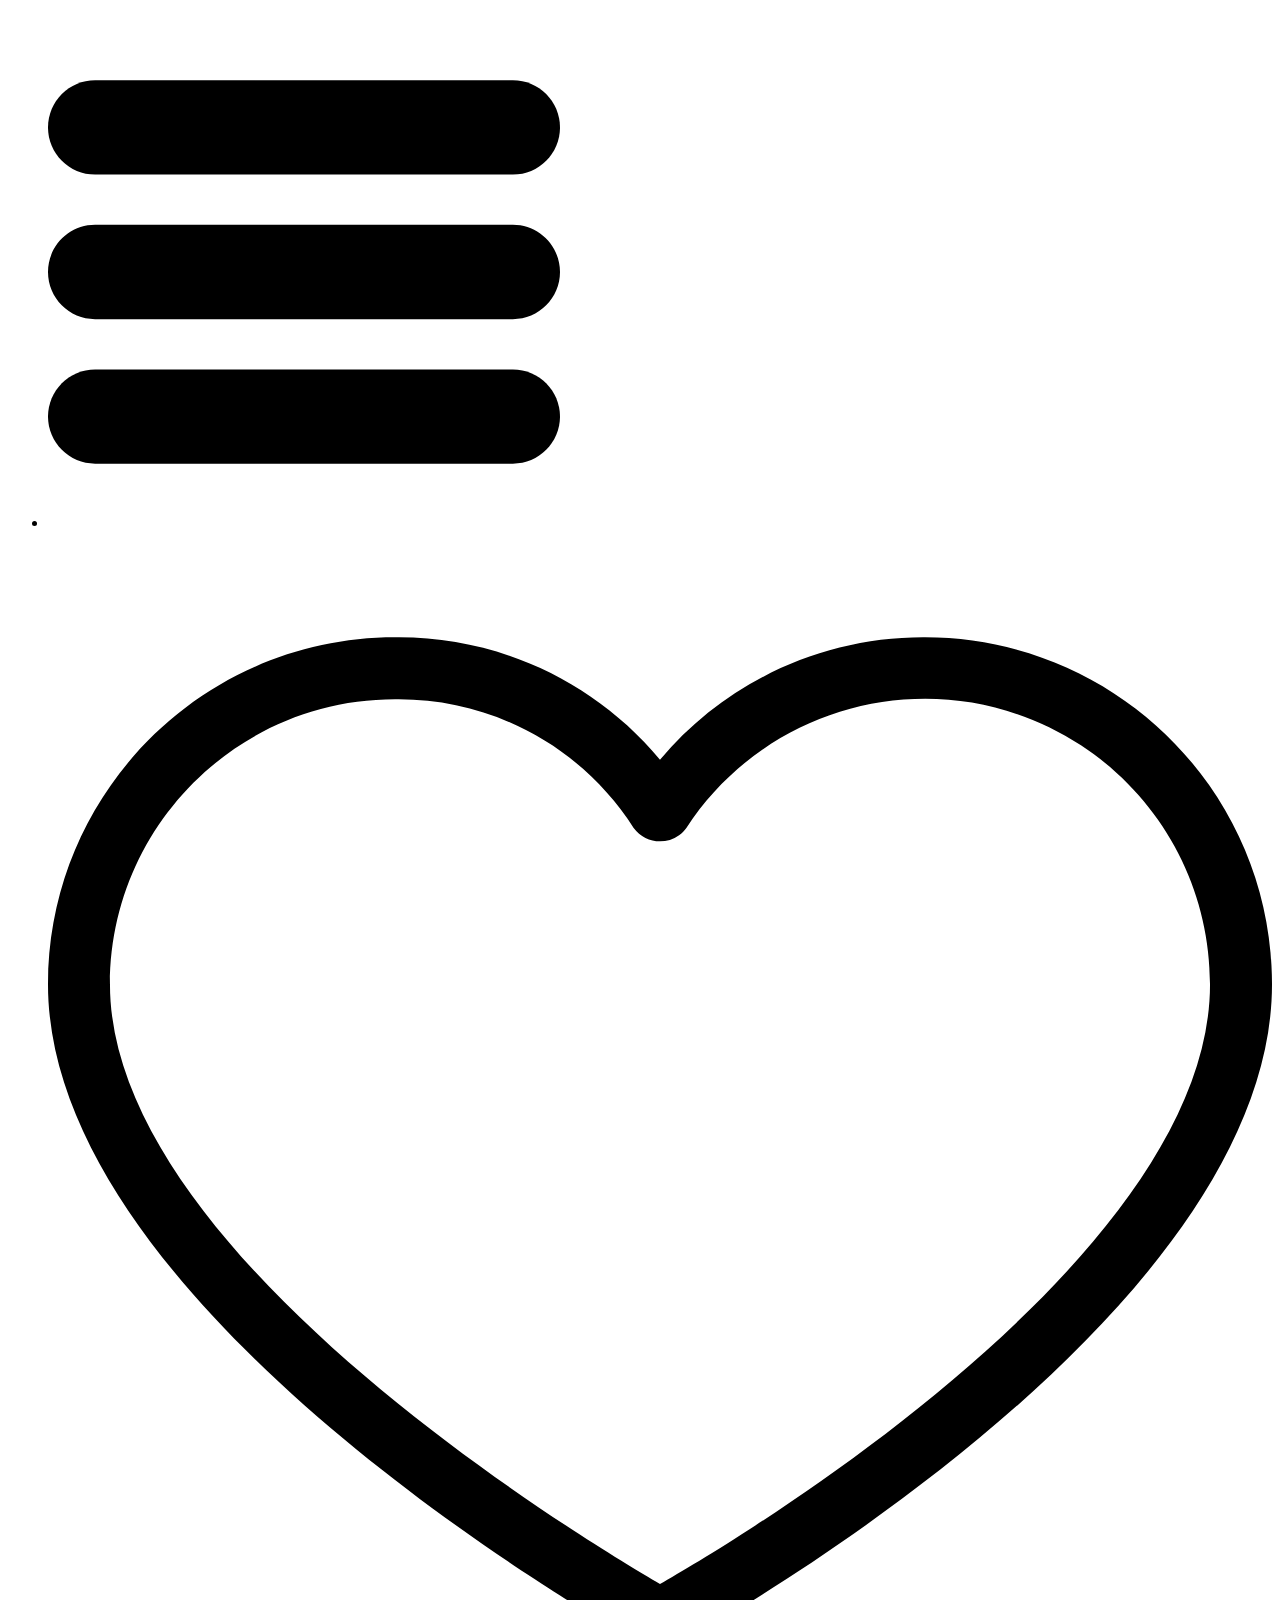
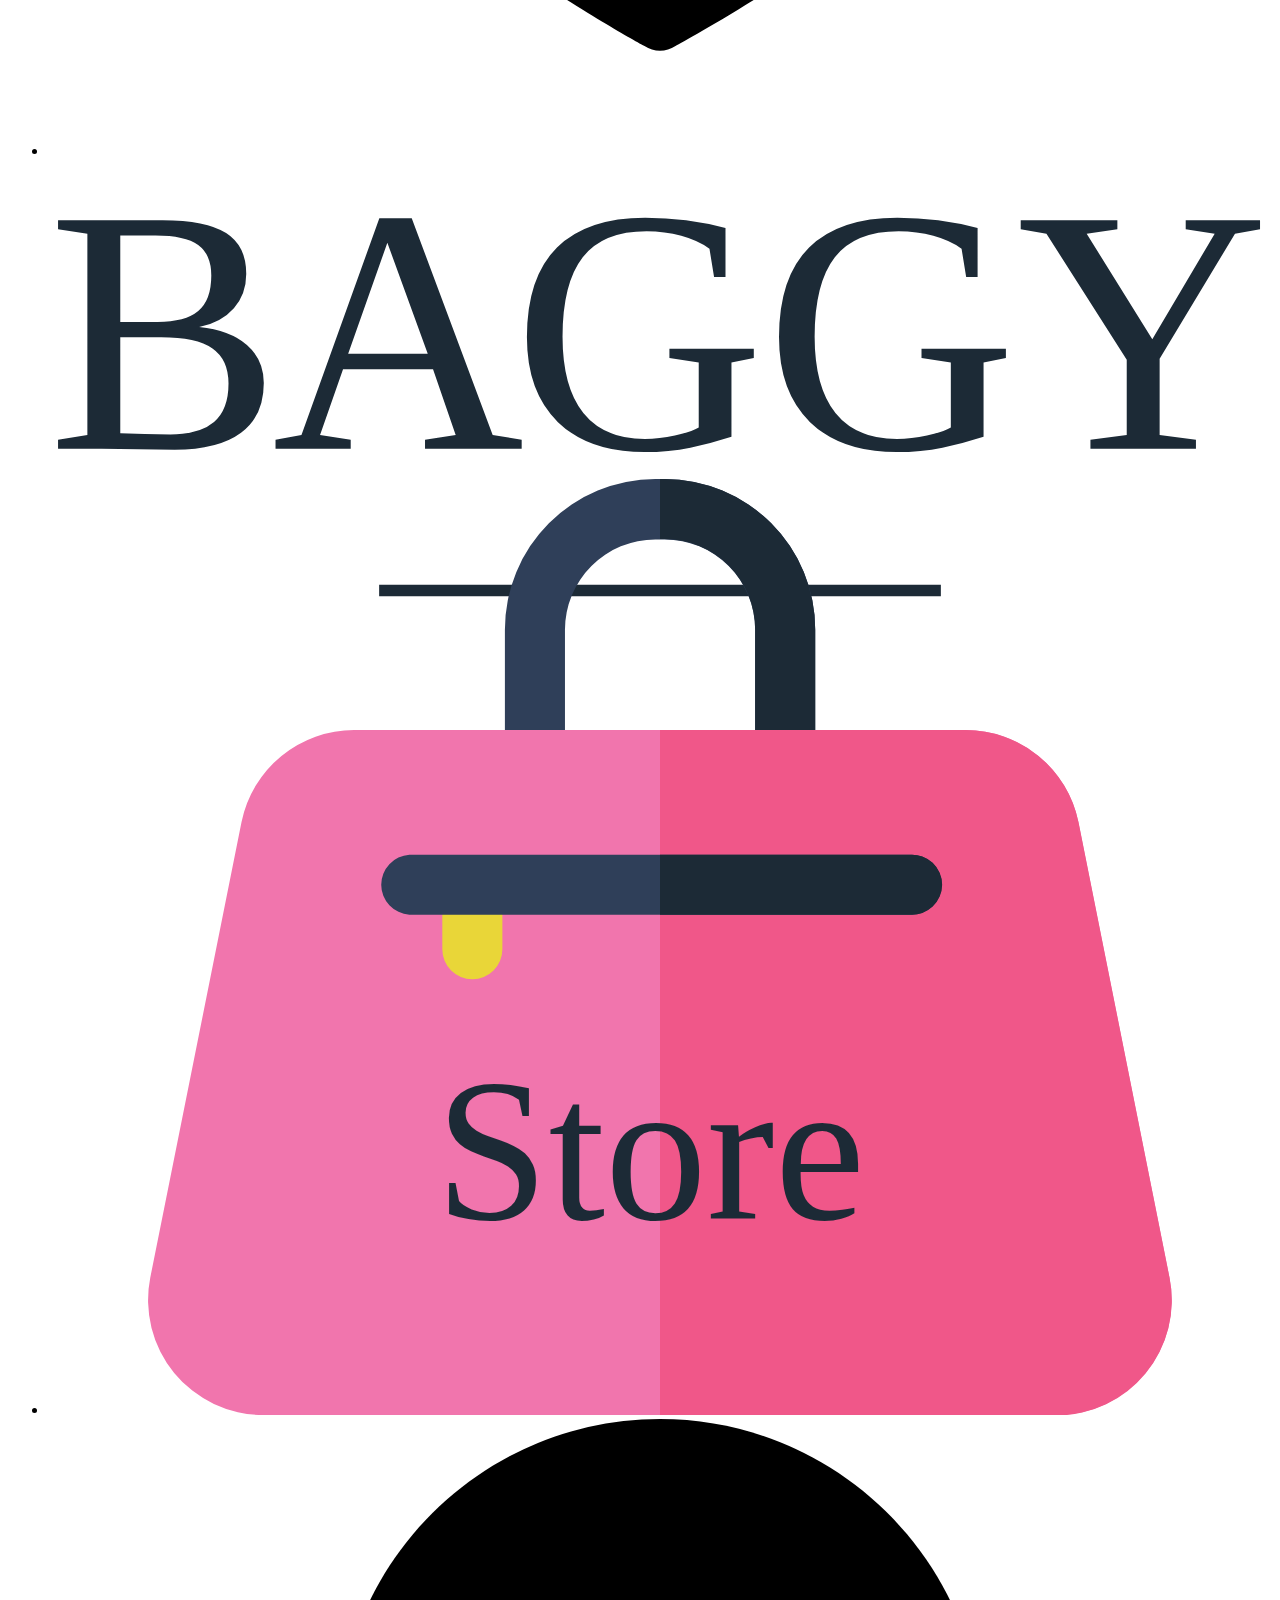
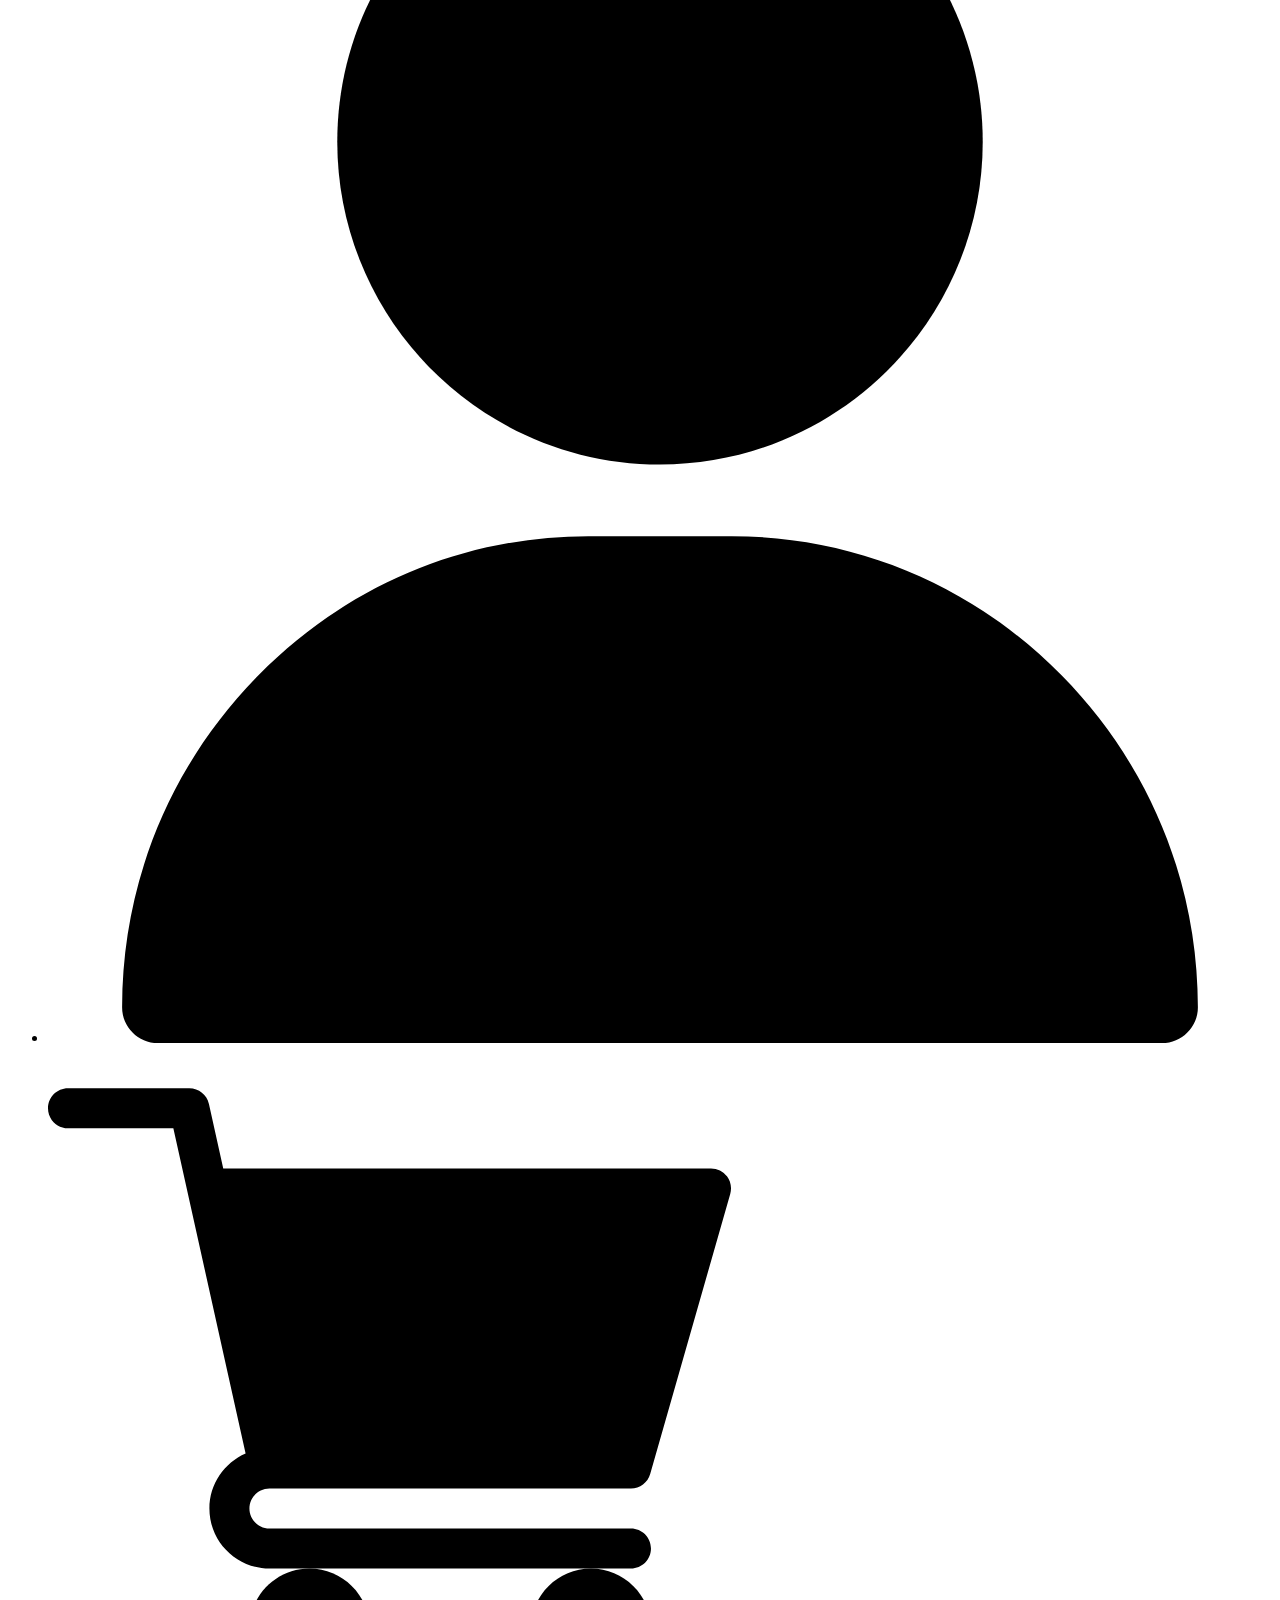
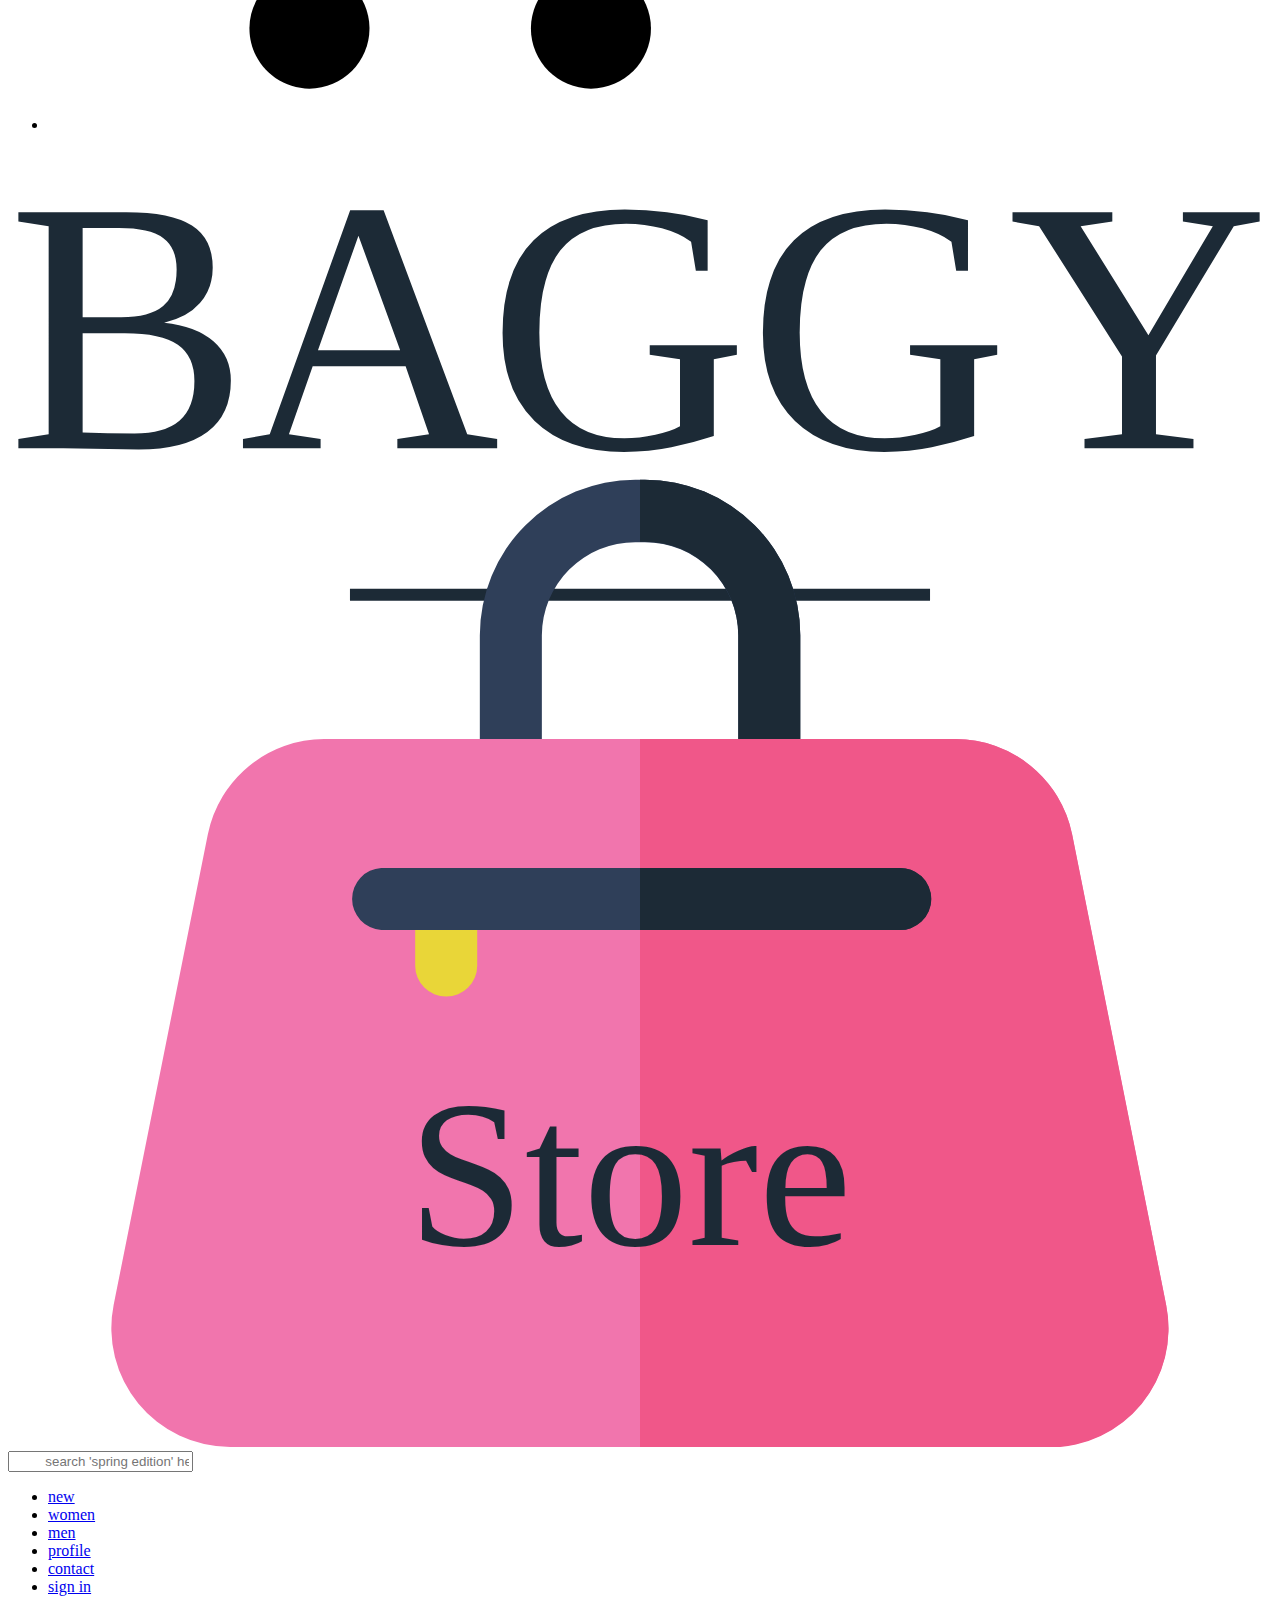
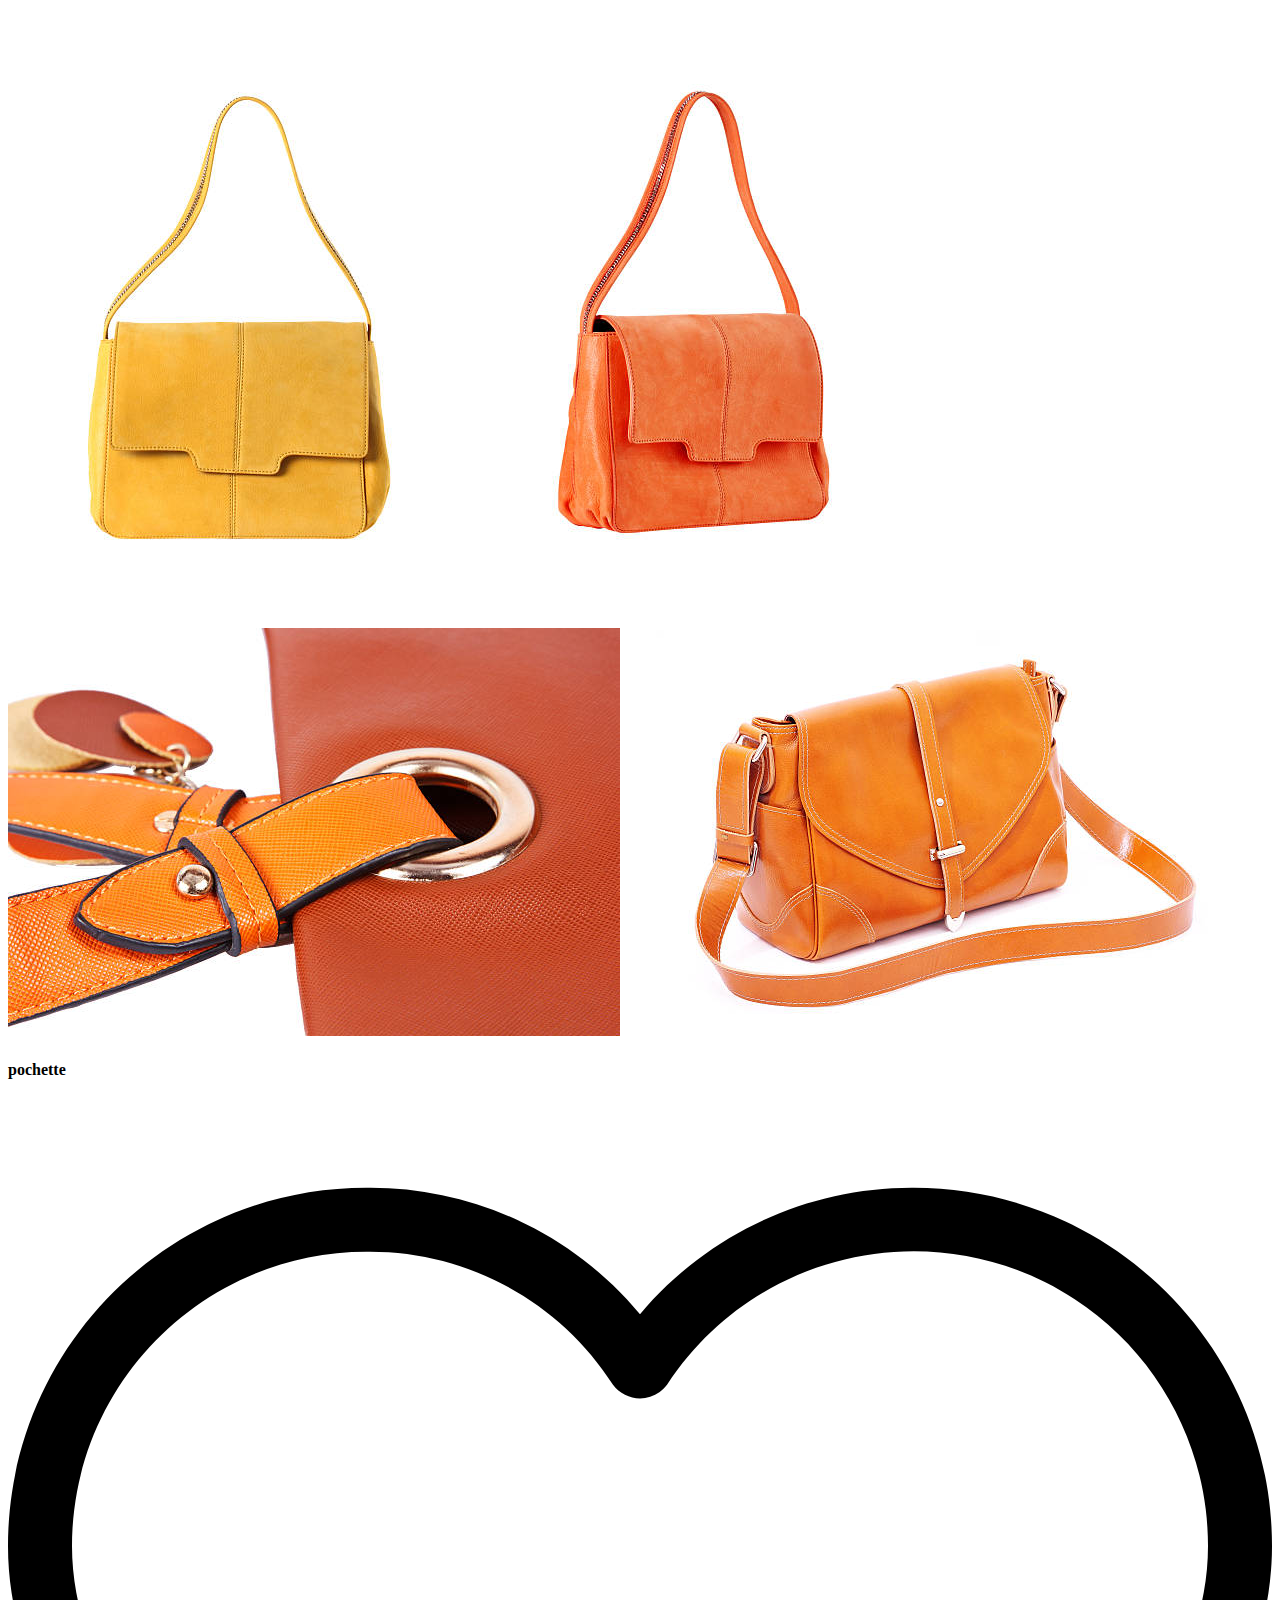
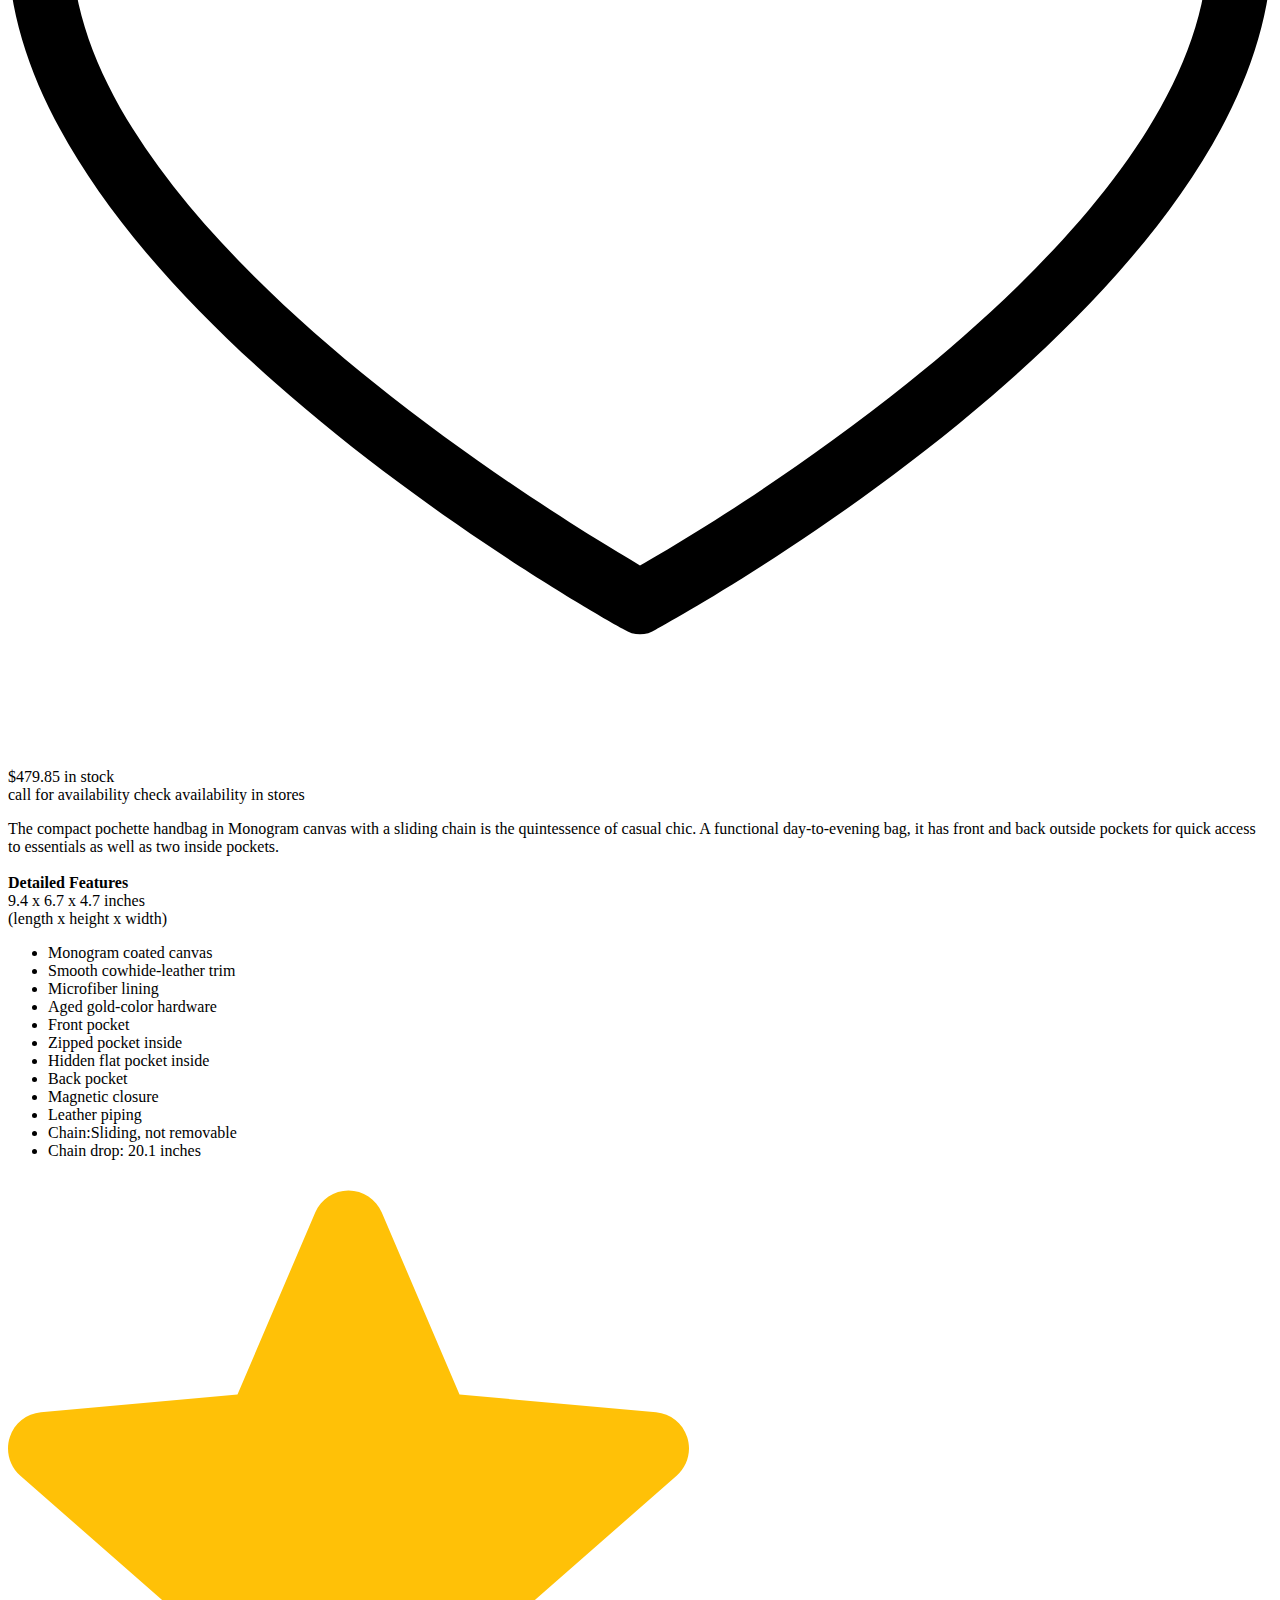
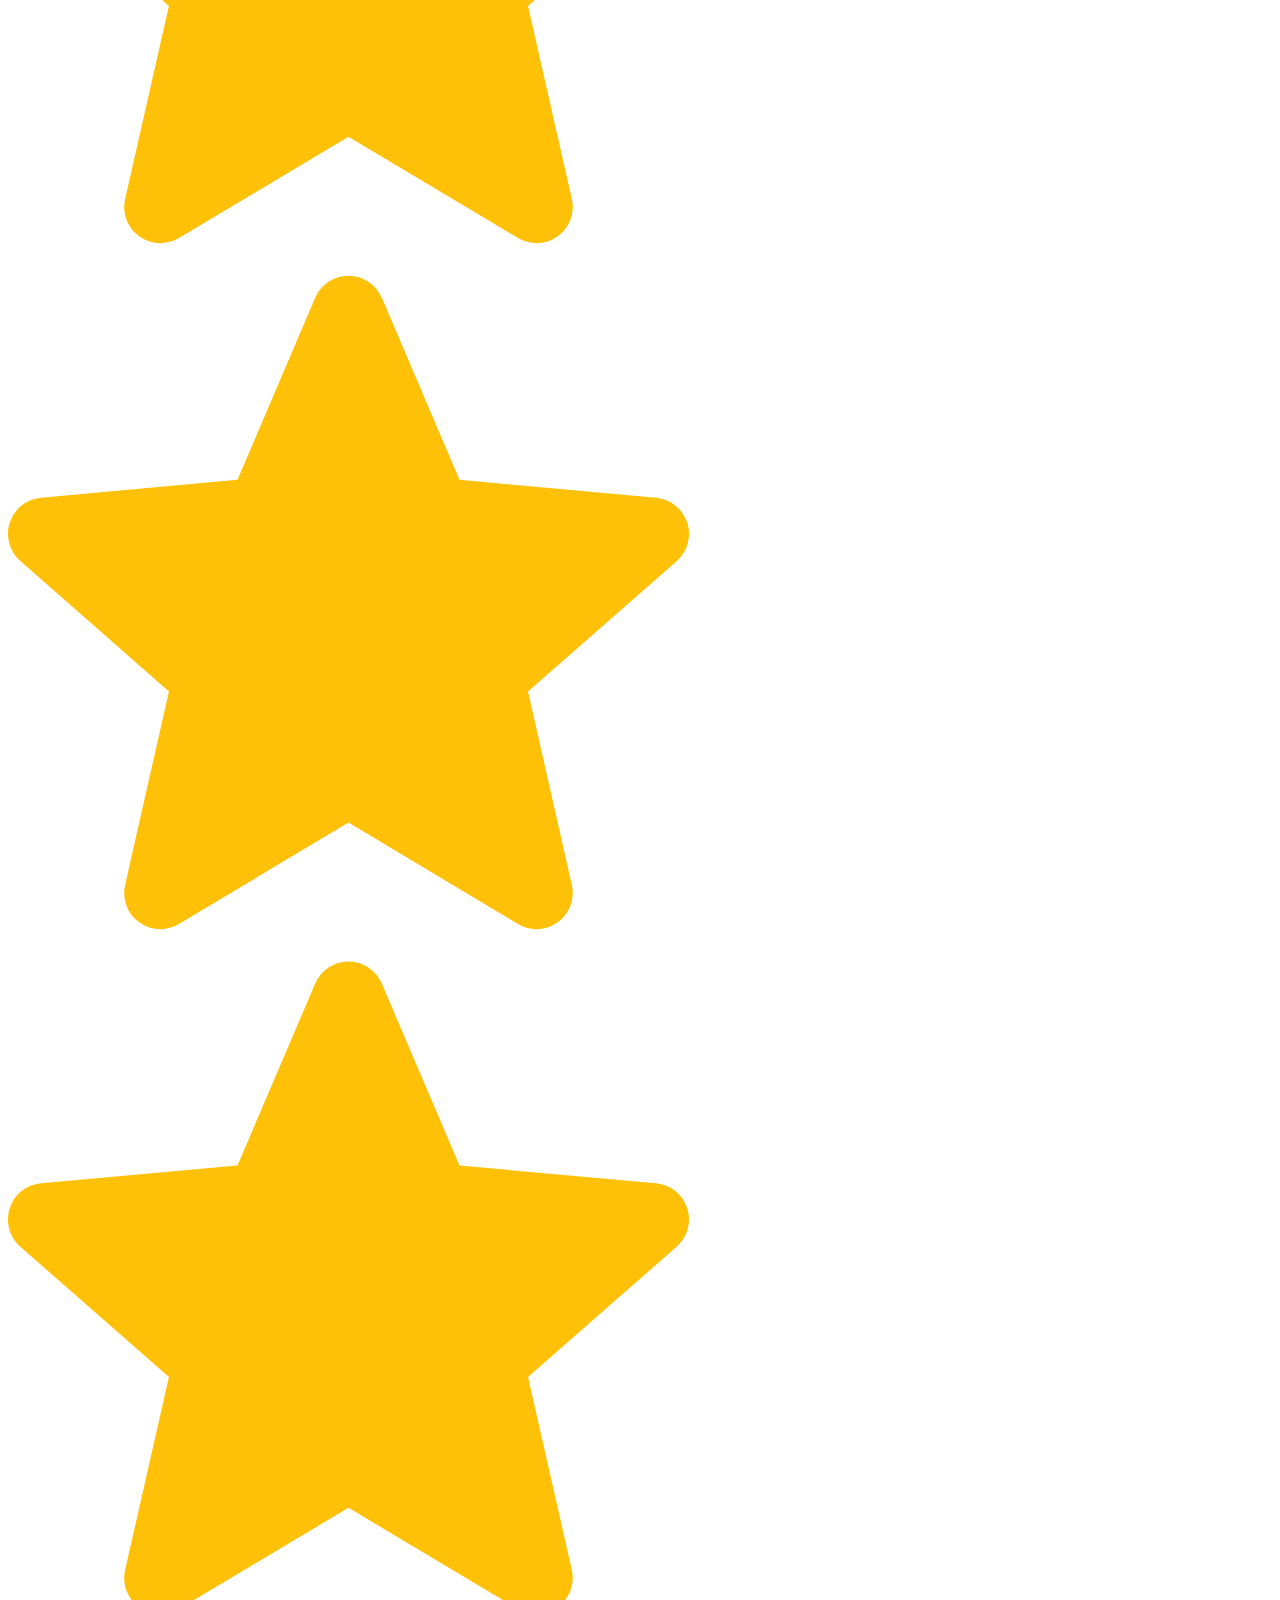
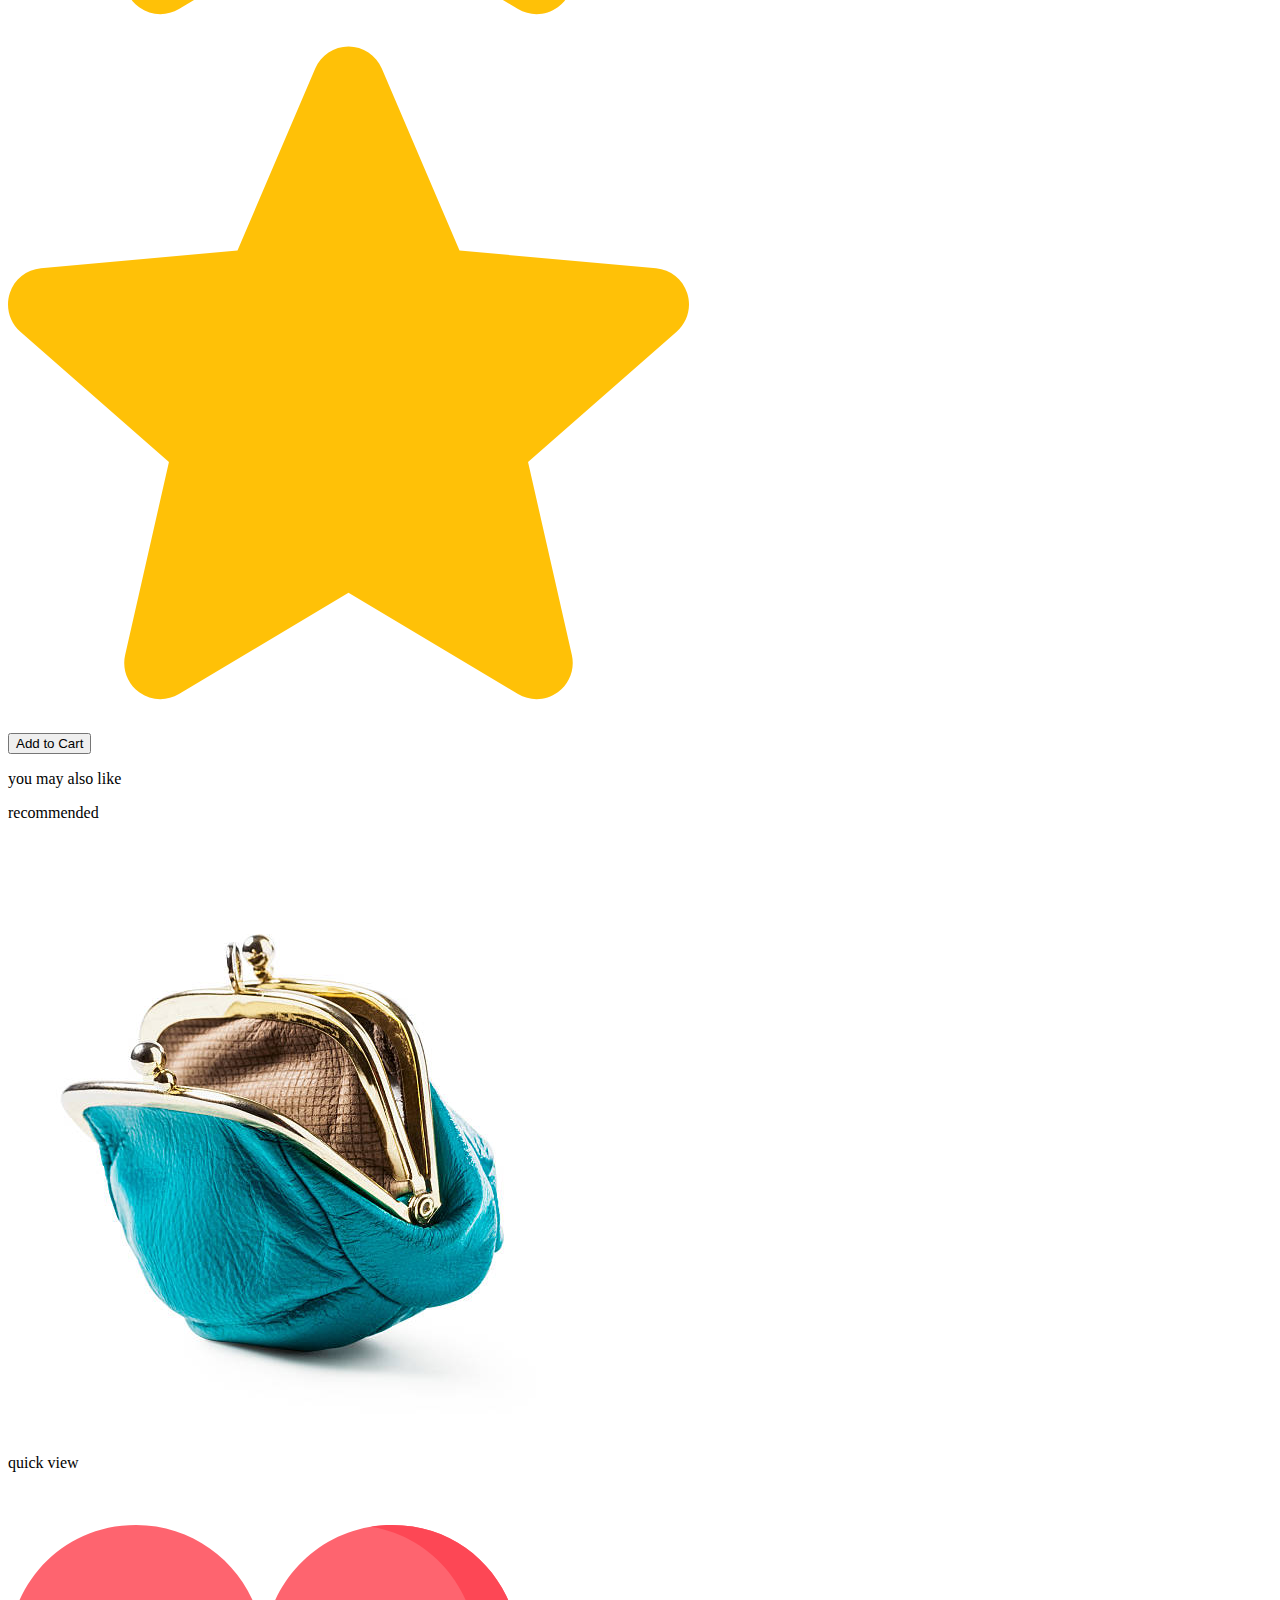
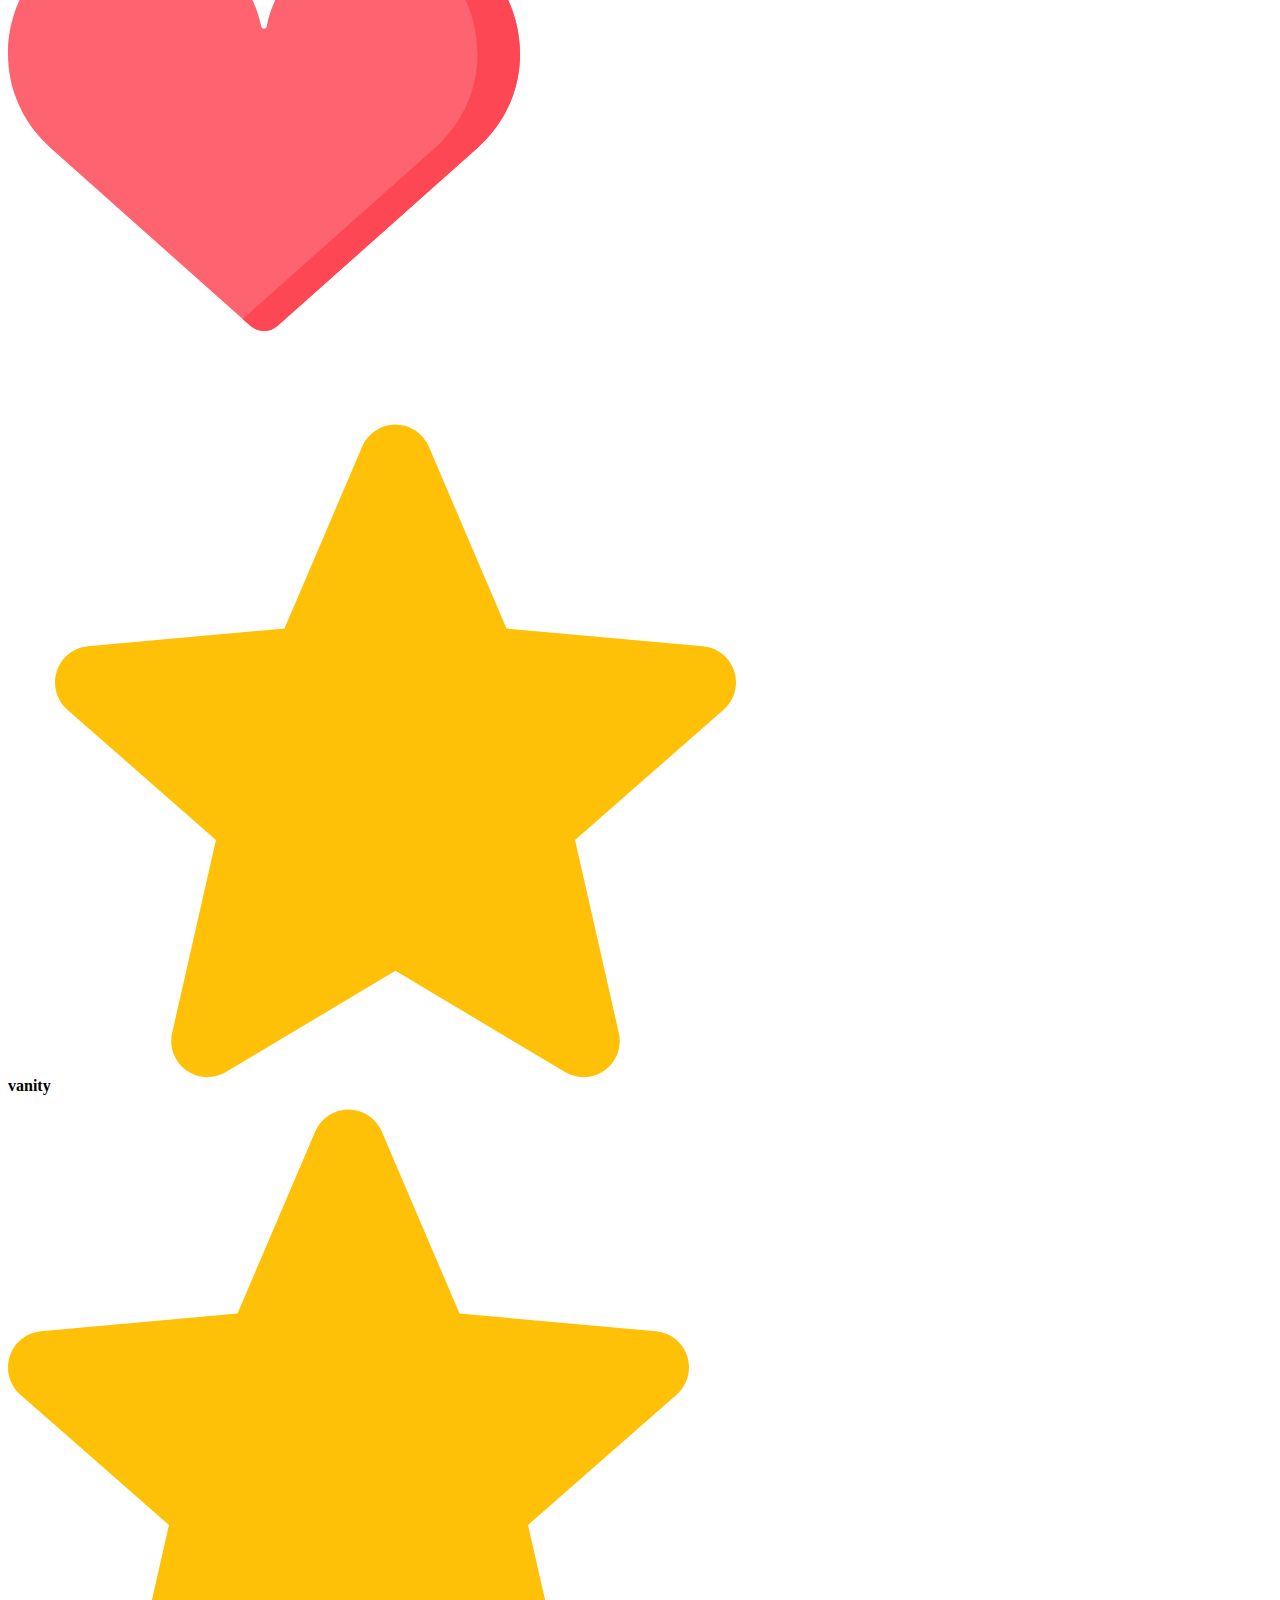
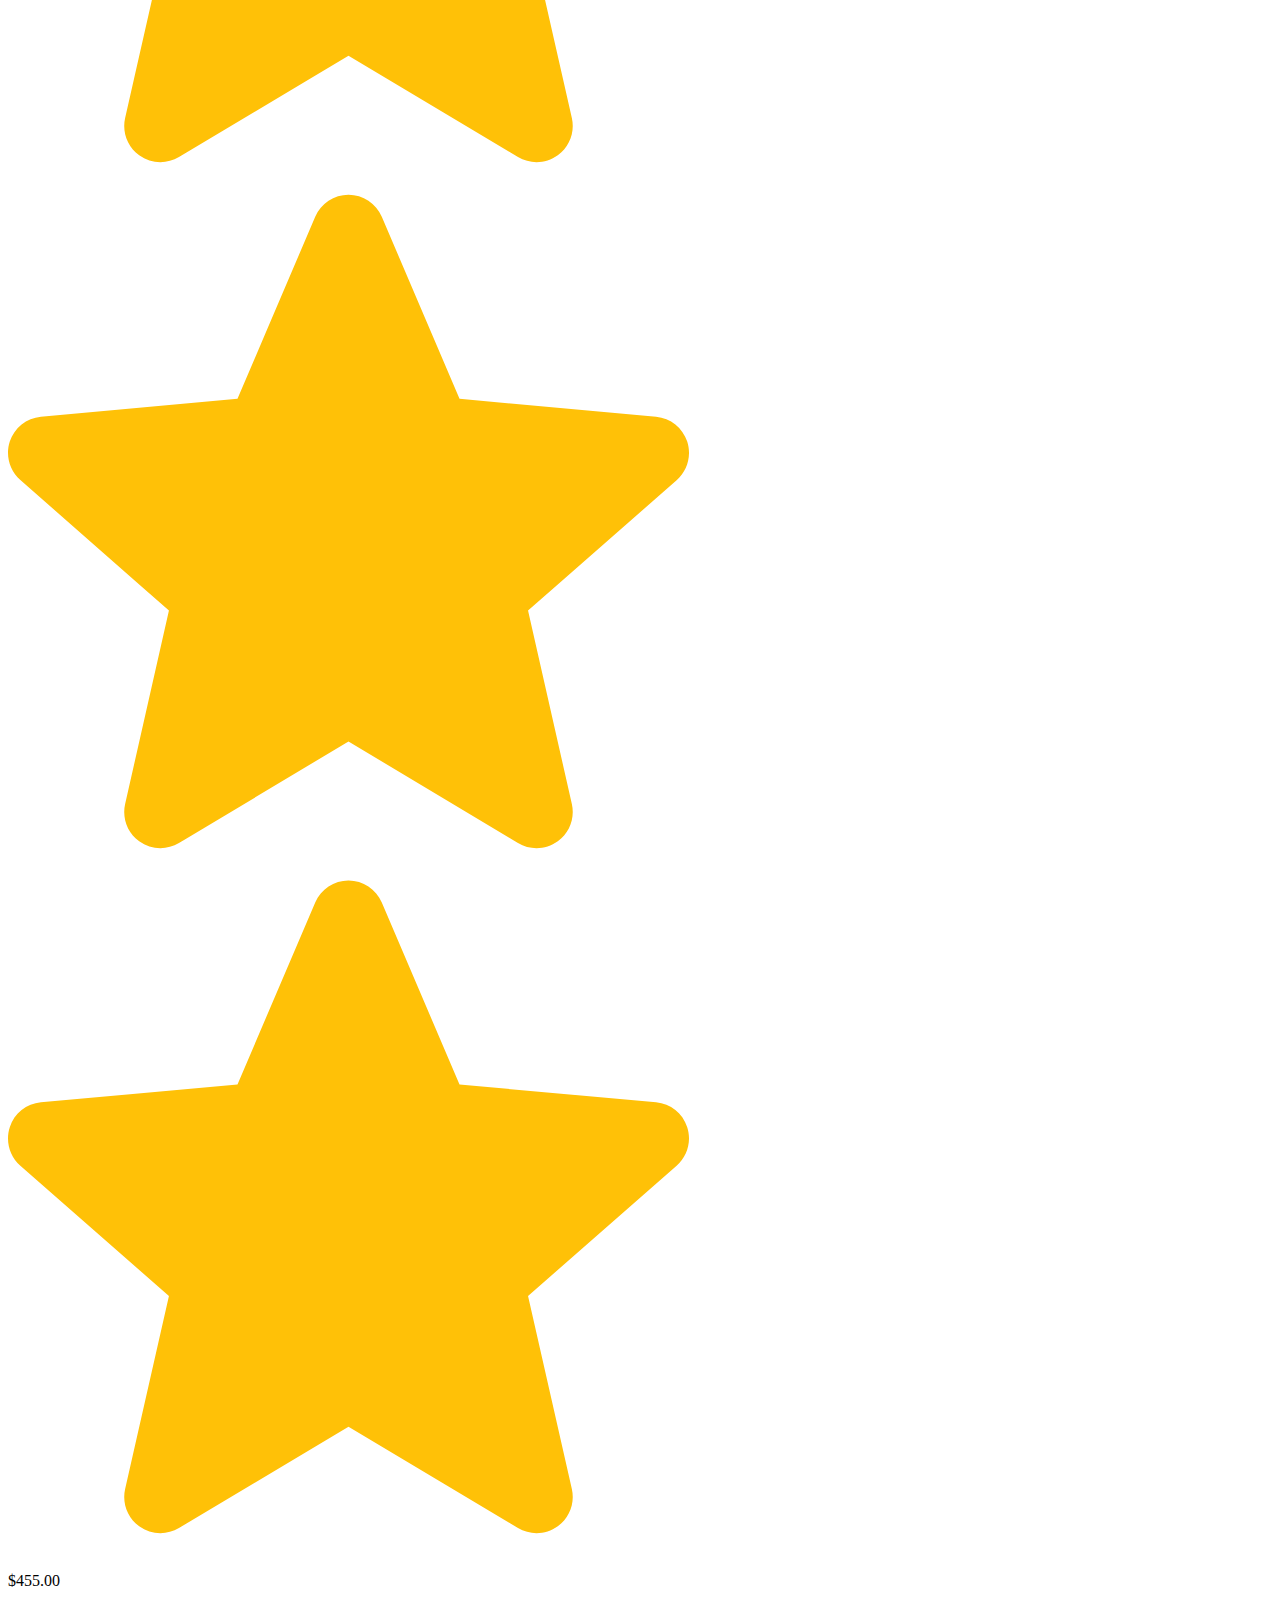
==== product.html @ 234425a2 "Particular product description responsive layout page has been created" ====
<!doctype html>
<html lang="en">
  <head>
    <meta charset="utf-8">
    <meta name="viewport" content="width=device-width, initial-scale=1.0">
    <title>Baggy Store
    </title>
    <meta name="description" content="Baggy Store is one of the leading E-commerce place where you can get great deals on handbags with good quality and brands">
    <meta name="author" content="Avi Kaura">
    <link rel="stylesheet" href="css/style.css">
  </head>
  <body>

    <!--HEADER SECTION DISPLAYING LOGO, MENU, SEARCH, PRODUCT DESCRIPTION LISTS-->
   
    <header class="header-part">
    
        <!--MENU/LOGO-->

        <section class="top-bar-menu">

        <ul class="menu-logo">
            <li>
                <img src="/img/svgs/list.svg" alt="The menu bar" class="set-menu">
            </li>
            <li><img src="/img/svgs/heart.svg" alt="To add product in favourites" class="set-fav" ></li>
            <li>
                <a href="index.html"><img src="/img/logo.svg" alt="The webstore is for handbags" class="logo"></a>
            </li>
            <li>
                <img src="/img/svgs/user.svg" alt="user-profile" class="user-contact">
            </li>
            <li>
                <img src="/img/svgs/shopping-cart.svg" alt="Add to bag" class="cart">
            </li>
        </ul>
        </section>

        <!--SEARCH BAR-->

        <section class="search-bar-menu">

            <a href="index.html"><img src="/img/logo.svg" alt="The webstore is for handbags" class="logo1"></a>

        
            <form>
                <input type="text" placeholder="         search 'spring edition' here">
            </form>

            <ul class="menu">
                <li><a href="#" class="menu-link">new</a></li>
                <li><a href="#" class="menu-link">women</a></li>
                <li><a href="#" class="menu-link">men</a></li>
                <li><a href="#" class="menu-link">profile</a></li>
                <li><a href="#" class="menu-link">contact</a></li>
                <li><a href="#" class="menu-link">sign in</a></li>

            </ul>

    </section>  

    </header>



     <!--MAIN BODY SECTION DISPLAYING DETAILS FOR A PARTICULAR CHOSEN PRODUCT FROM LISTS FOR HANDBAGS-->
<div class="main">
    <section class="single-product">
         
        <article class="product-detail">
            <img src="/img/products/3.jpg" alt="main product" class="img-set">

            <img src="/img/products/4.jpg" alt="right-view" class="product-view">
            <img src="/img/products/12.jpg" alt="zoom" class="product-view">
            <img src="/img/products/9.jpg" alt="left-view" class="product-view">

            


        </article>
</section>
<section class="details">
    
    <article class="description">
        <h4>pochette <span class="wishlist"><img src="/img/svgs/heart.svg" alt="Add to wishlist"></span></h4>
        <data value="479.85" class="price-set">$479.85</data>   
        <span class="stock-set">in stock</span>
   </article>

    <article class="buttons">
        <label for="availability" class="availability">call for availability</label>
        <label for="availability" class="availability1">check availability in stores</label>

        <p class="paragraph-detail">The compact pochette handbag in Monogram canvas with a sliding chain is the quintessence of casual chic. A functional day-to-evening bag, it has front and back outside pockets for quick access to essentials as well as two inside pockets.<br/><br/>
            <b>Detailed Features</b><br/>
            9.4 x 6.7 x 4.7 inches<br/>
            (length x height x width)
        </p>
         <ul class="para-list">
           <li>Monogram coated canvas</li> 
           <li>Smooth cowhide-leather trim</li> 
           <li>Microfiber lining</li> 
           <li>Aged gold-color hardware</li> 
           <li>Front pocket</li> 
           <li>Zipped pocket inside</li> 
           <li>Hidden flat pocket inside</li> 
           <li>Back pocket</li>  
           <li>Magnetic closure</li> 
           <li> Leather piping</li>
           <li>Chain:Sliding, not removable</li> 
           <li> Chain drop: 20.1 inches</li>
         </ul>
     
        <p><span><img src="/img/svgs/star.svg" alt="ratings" class="rating-set"></span>
            <span><img src="/img/svgs/star.svg" alt="ratings" class="rating-set"></span>
            <span><img src="/img/svgs/star.svg" alt="ratings" class="rating-set"></span>
            <span><img src="/img/svgs/star.svg" alt="ratings" class="rating-set"></span></p>

        <form>
            <input type="submit" value="Add to Cart">
          
        </form>

        


    </article>
</section>
</div>
     
       
        
        <p class="head-recommend">you may also like</p>
        <p class="highlight">recommended</p>
        <section class="products-body">
            
        <article class="product">
            <img src="/img/products/16.jpg" alt="" class="product-img">
            <div class="hover-text">quick view</div>
            <img src="/img/svgs/favourite.svg" alt="fav" class="fav-icon">
            <h4>vanity
                <span><img src="/img/svgs/star.svg" alt="ratings" class="rating-set"></span>
                <span><img src="/img/svgs/star.svg" alt="ratings" class="rating-set"></span>
                <span><img src="/img/svgs/star.svg" alt="ratings" class="rating-set"></span>
                <span><img src="/img/svgs/star.svg" alt="ratings" class="rating-set"></span>
            </h4>
            <data value="455" class="price">$455.00</data>
           </article>
           <article class="product">
            <img src="/img/products/40.jpg" alt="" class="product-img">
            <div class="hover-text">quick view</div>
            <img src="/img/svgs/favourite.svg" alt="fav" class="fav-icon">
            <h4>carry it
                <span><img src="/img/svgs/star.svg" alt="ratings" class="rating-set"></span>
                <span><img src="/img/svgs/star.svg" alt="ratings" class="rating-set"></span>
                <span><img src="/img/svgs/star.svg" alt="ratings" class="rating-set"></span>
                <span><img src="/img/svgs/star.svg" alt="ratings" class="rating-set"></span>
                <span><img src="/img/svgs/rating.svg" alt="ratings" class="rating-set"></span>
            </h4>
            <data value="340" class="price">$340.00</data>
           </article>
           <article class="product">
            <img src="/img/products/50.jpg" alt="" class="product-img">
            <div class="hover-text">quick view</div>
            <img src="/img/svgs/favourite.svg" alt="fav" class="fav-icon">
            <h4>mini douphine </h4>
            <data value="250" class="price">$250.00</data>
           </article>
           <article class="product">
            <img src="/img/products/55.jpg" alt="" class="product-img">
            <div class="hover-text">quick view</div>
            <img src="/img/svgs/favourite.svg" alt="fav" class="fav-icon">
            <h4>pithu
                <span><img src="/img/svgs/star.svg" alt="ratings" class="rating-set"></span>
                <span><img src="/img/svgs/star.svg" alt="ratings" class="rating-set"></span>
                <span><img src="/img/svgs/star.svg" alt="ratings" class="rating-set"></span>
                <span><img src="/img/svgs/rating.svg" alt="ratings" class="rating-set"></span>
            </h4>
            <data value="150" class="price">$150.00</data>
           </article>

         <!--PAGINATION AT THE END OF MAIN PART-->

        <div class="pagination">
            <a href="#">&laquo;</a>
            <a href="#">1</a>
            <a class="active" href="#">2</a>
            <a href="#">3</a>
            <a href="#">4</a>
            <a href="#">5</a>
            <a href="#">6</a>
            <a href="#">&raquo;</a>
        </div>
        
     </section>


     
         

        
    



         <!--FOOTER PART DISPLAYING ALL CONTACT WAYS TO THIS STORE "BAGGY"-->

         <footer class="footer-part">
           <a href="index.html" class="href-footer"><h1>baggy store</h1></a> 
            <h6>contact</h6>

        <section class="social-icons">

            <ul class="media-contact">
                <li><a href="#"><img src="/img/svgs/facebook.svg" alt="facebook" class="icon-set"></a></li>
                <li><a href="#"><img src="/img/svgs/instagram.svg" alt="facebook" class="icon-set"></a></li>
                <li><a href="#"><img src="/img/svgs/twitter.svg" alt="facebook" class="icon-set"></a></li>
                <li><a href="#"><img src="/img/svgs/whatsapp.svg" alt="facebook" class="icon-set"></a></li>

                </ul>

                <ul class="footer-contact">

                <li><span class="contact-set">email</span></li>
                <li><span class="contact-set">apps</span></li>
                <li><span class="contact-set">follow us</span></li>
                <li><span class="contact-set">careers</span></li>
                <li><span class="contact-set">sitemap</span></li>
                <li><span class="contact-set">ship worldwide</span></li>
                <li><span class="contact-set">legal notice</span></li>
            </ul>



        </section>

        <h5><b>&copy;</b> worldwide shipping</h5>
         </footer>
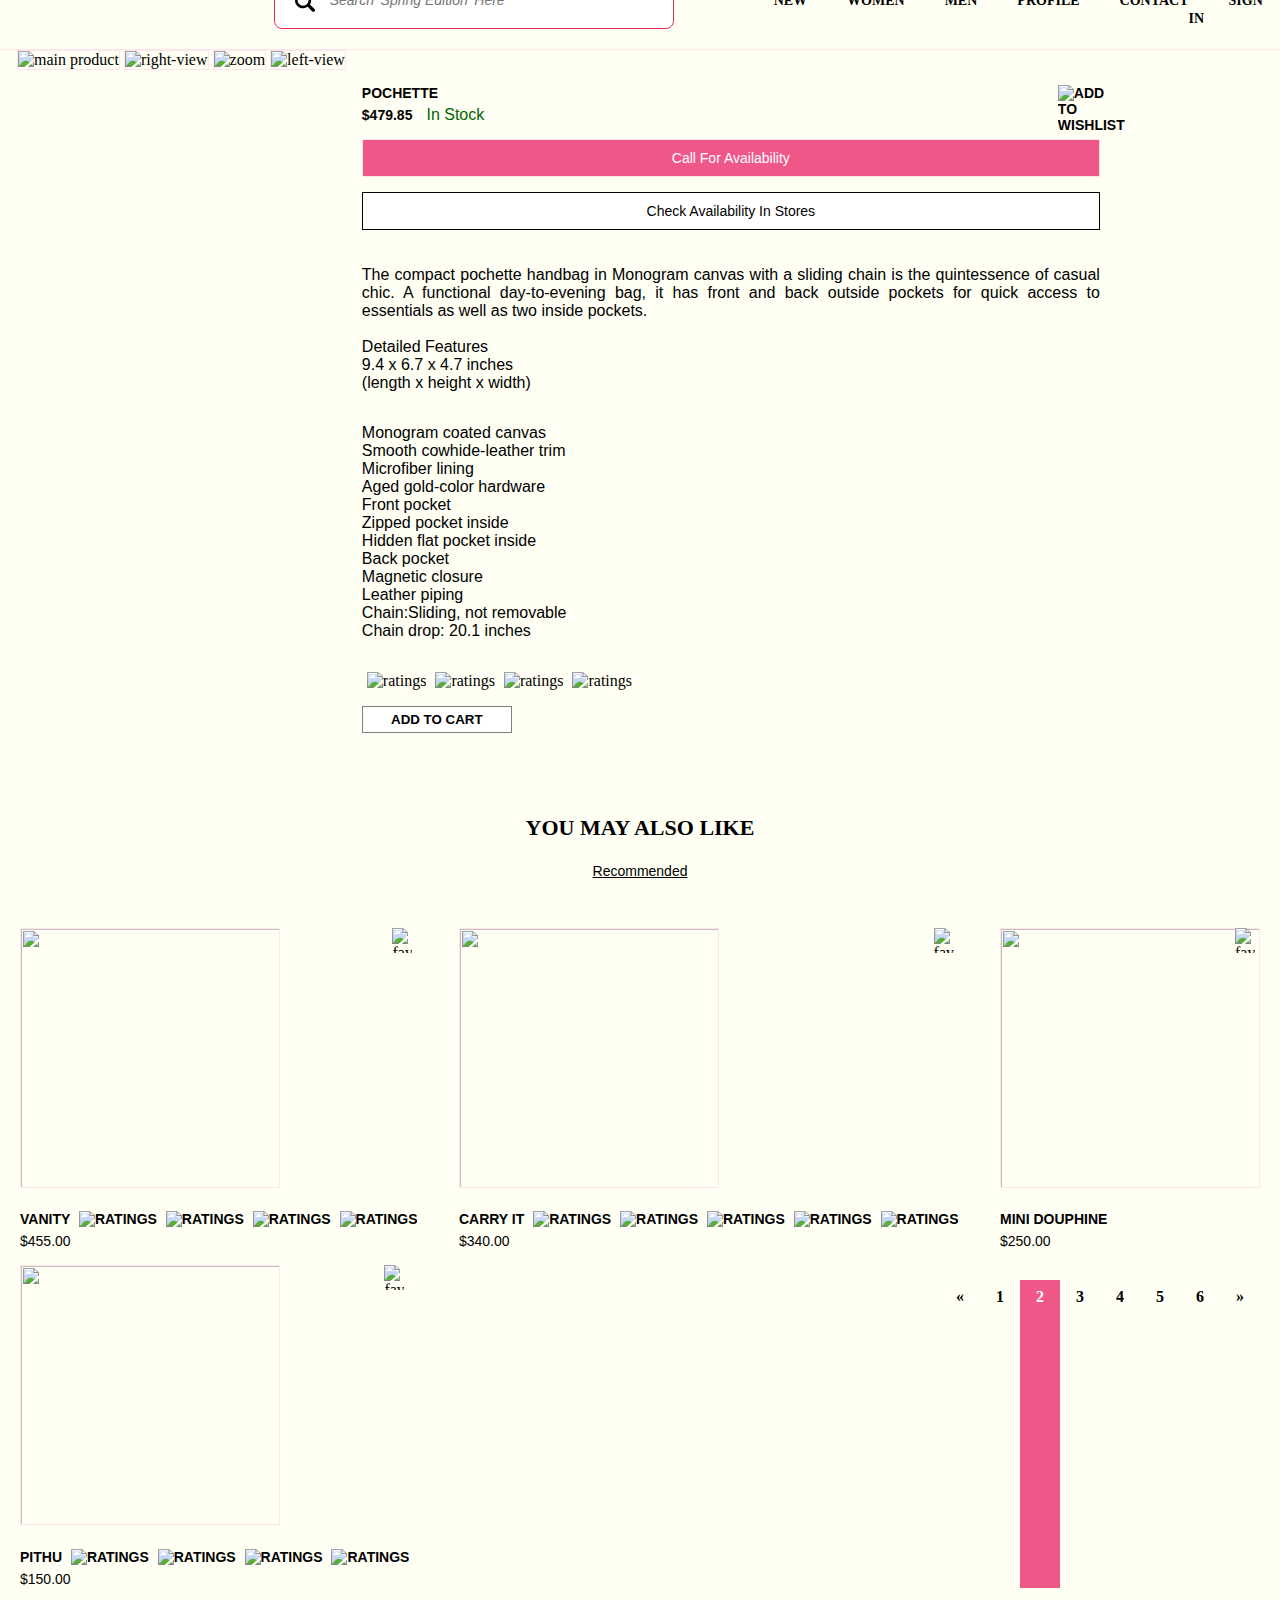
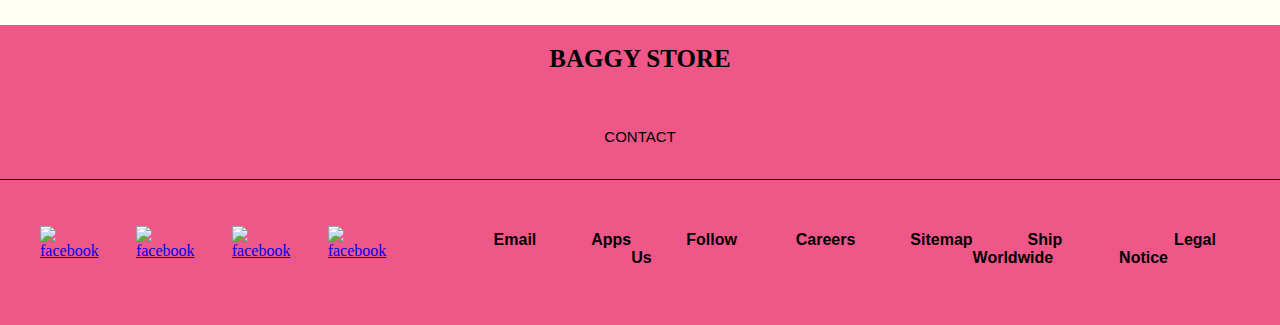
==== commit 48dcfa87: "Update product.html" ====
--- a/product.html
+++ b/product.html
@@ -21,17 +21,17 @@
 
         <ul class="menu-logo">
             <li>
-                <img src="/img/svgs/list.svg" alt="The menu bar" class="set-menu">
-            </li>
-            <li><img src="/img/svgs/heart.svg" alt="To add product in favourites" class="set-fav" ></li>
-            <li>
-                <a href="index.html"><img src="/img/logo.svg" alt="The webstore is for handbags" class="logo"></a>
-            </li>
-            <li>
-                <img src="/img/svgs/user.svg" alt="user-profile" class="user-contact">
-            </li>
-            <li>
-                <img src="/img/svgs/shopping-cart.svg" alt="Add to bag" class="cart">
+                <img src="/ecomm-store-project/img/svgs/list.svg" alt="The menu bar" class="set-menu">
+            </li>
+            <li><img src="/ecomm-store-project/img/svgs/heart.svg" alt="To add product in favourites" class="set-fav" ></li>
+            <li>
+                <a href="index.html"><img src="/ecomm-store-project/img/logo.svg" alt="The webstore is for handbags" class="logo"></a>
+            </li>
+            <li>
+                <img src="/ecomm-store-project/img/svgs/user.svg" alt="user-profile" class="user-contact">
+            </li>
+            <li>
+                <img src="/ecomm-store-project/img/svgs/shopping-cart.svg" alt="Add to bag" class="cart">
             </li>
         </ul>
         </section>
@@ -40,7 +40,7 @@
 
         <section class="search-bar-menu">
 
-            <a href="index.html"><img src="/img/logo.svg" alt="The webstore is for handbags" class="logo1"></a>
+            <a href="index.html"><img src="/ecomm-store-project/img/logo.svg" alt="The webstore is for handbags" class="logo1"></a>
 
         
             <form>
@@ -68,11 +68,11 @@
     <section class="single-product">
          
         <article class="product-detail">
-            <img src="/img/products/3.jpg" alt="main product" class="img-set">
-
-            <img src="/img/products/4.jpg" alt="right-view" class="product-view">
-            <img src="/img/products/12.jpg" alt="zoom" class="product-view">
-            <img src="/img/products/9.jpg" alt="left-view" class="product-view">
+            <img src="/ecomm-store-project/img/products/3.jpg" alt="main product" class="img-set">
+
+            <img src="/ecomm-store-project/img/products/4.jpg" alt="right-view" class="product-view">
+            <img src="/ecomm-store-project/img/products/12.jpg" alt="zoom" class="product-view">
+            <img src="/ecomm-store-project/img/products/9.jpg" alt="left-view" class="product-view">
 
             
 
@@ -82,7 +82,7 @@
 <section class="details">
     
     <article class="description">
-        <h4>pochette <span class="wishlist"><img src="/img/svgs/heart.svg" alt="Add to wishlist"></span></h4>
+        <h4>pochette <span class="wishlist"><img src="/ecomm-store-project/img/svgs/heart.svg" alt="Add to wishlist"></span></h4>
         <data value="479.85" class="price-set">$479.85</data>   
         <span class="stock-set">in stock</span>
    </article>
@@ -111,10 +111,10 @@
            <li> Chain drop: 20.1 inches</li>
          </ul>
      
-        <p><span><img src="/img/svgs/star.svg" alt="ratings" class="rating-set"></span>
-            <span><img src="/img/svgs/star.svg" alt="ratings" class="rating-set"></span>
-            <span><img src="/img/svgs/star.svg" alt="ratings" class="rating-set"></span>
-            <span><img src="/img/svgs/star.svg" alt="ratings" class="rating-set"></span></p>
+        <p><span><img src="/ecomm-store-project/img/svgs/star.svg" alt="ratings" class="rating-set"></span>
+            <span><img src="/ecomm-store-project/img/svgs/star.svg" alt="ratings" class="rating-set"></span>
+            <span><img src="/ecomm-store-project/img/svgs/star.svg" alt="ratings" class="rating-set"></span>
+            <span><img src="/ecomm-store-project/img/svgs/star.svg" alt="ratings" class="rating-set"></span></p>
 
         <form>
             <input type="submit" value="Add to Cart">
@@ -135,46 +135,46 @@
         <section class="products-body">
             
         <article class="product">
-            <img src="/img/products/16.jpg" alt="" class="product-img">
-            <div class="hover-text">quick view</div>
-            <img src="/img/svgs/favourite.svg" alt="fav" class="fav-icon">
+            <img src="/ecomm-store-project/img/products/16.jpg" alt="" class="product-img">
+            <div class="hover-text">quick view</div>
+            <img src="/ecomm-store-project/img/svgs/favourite.svg" alt="fav" class="fav-icon">
             <h4>vanity
-                <span><img src="/img/svgs/star.svg" alt="ratings" class="rating-set"></span>
-                <span><img src="/img/svgs/star.svg" alt="ratings" class="rating-set"></span>
-                <span><img src="/img/svgs/star.svg" alt="ratings" class="rating-set"></span>
-                <span><img src="/img/svgs/star.svg" alt="ratings" class="rating-set"></span>
+                <span><img src="/ecomm-store-project/img/svgs/star.svg" alt="ratings" class="rating-set"></span>
+                <span><img src="/ecomm-store-project/img/svgs/star.svg" alt="ratings" class="rating-set"></span>
+                <span><img src="/ecomm-store-project/img/svgs/star.svg" alt="ratings" class="rating-set"></span>
+                <span><img src="/ecomm-store-project/img/svgs/star.svg" alt="ratings" class="rating-set"></span>
             </h4>
             <data value="455" class="price">$455.00</data>
            </article>
            <article class="product">
-            <img src="/img/products/40.jpg" alt="" class="product-img">
-            <div class="hover-text">quick view</div>
-            <img src="/img/svgs/favourite.svg" alt="fav" class="fav-icon">
+            <img src="/ecomm-store-project/img/products/40.jpg" alt="" class="product-img">
+            <div class="hover-text">quick view</div>
+            <img src="/ecomm-store-project/img/svgs/favourite.svg" alt="fav" class="fav-icon">
             <h4>carry it
-                <span><img src="/img/svgs/star.svg" alt="ratings" class="rating-set"></span>
-                <span><img src="/img/svgs/star.svg" alt="ratings" class="rating-set"></span>
-                <span><img src="/img/svgs/star.svg" alt="ratings" class="rating-set"></span>
-                <span><img src="/img/svgs/star.svg" alt="ratings" class="rating-set"></span>
-                <span><img src="/img/svgs/rating.svg" alt="ratings" class="rating-set"></span>
+                <span><img src="/ecomm-store-project/img/svgs/star.svg" alt="ratings" class="rating-set"></span>
+                <span><img src="/ecomm-store-project/img/svgs/star.svg" alt="ratings" class="rating-set"></span>
+                <span><img src="/ecomm-store-project/img/svgs/star.svg" alt="ratings" class="rating-set"></span>
+                <span><img src="/ecomm-store-project/img/svgs/star.svg" alt="ratings" class="rating-set"></span>
+                <span><img src="/ecomm-store-project/img/svgs/rating.svg" alt="ratings" class="rating-set"></span>
             </h4>
             <data value="340" class="price">$340.00</data>
            </article>
            <article class="product">
-            <img src="/img/products/50.jpg" alt="" class="product-img">
-            <div class="hover-text">quick view</div>
-            <img src="/img/svgs/favourite.svg" alt="fav" class="fav-icon">
+            <img src="/ecomm-store-project/img/products/50.jpg" alt="" class="product-img">
+            <div class="hover-text">quick view</div>
+            <img src="/ecomm-store-project/img/svgs/favourite.svg" alt="fav" class="fav-icon">
             <h4>mini douphine </h4>
             <data value="250" class="price">$250.00</data>
            </article>
            <article class="product">
-            <img src="/img/products/55.jpg" alt="" class="product-img">
-            <div class="hover-text">quick view</div>
-            <img src="/img/svgs/favourite.svg" alt="fav" class="fav-icon">
+            <img src="/ecomm-store-project/img/products/55.jpg" alt="" class="product-img">
+            <div class="hover-text">quick view</div>
+            <img src="/ecomm-store-project/img/svgs/favourite.svg" alt="fav" class="fav-icon">
             <h4>pithu
-                <span><img src="/img/svgs/star.svg" alt="ratings" class="rating-set"></span>
-                <span><img src="/img/svgs/star.svg" alt="ratings" class="rating-set"></span>
-                <span><img src="/img/svgs/star.svg" alt="ratings" class="rating-set"></span>
-                <span><img src="/img/svgs/rating.svg" alt="ratings" class="rating-set"></span>
+                <span><img src="/ecomm-store-project/img/svgs/star.svg" alt="ratings" class="rating-set"></span>
+                <span><img src="/ecomm-store-project/img/svgs/star.svg" alt="ratings" class="rating-set"></span>
+                <span><img src="/ecomm-store-project/img/svgs/star.svg" alt="ratings" class="rating-set"></span>
+                <span><img src="/ecomm-store-project/img/svgs/rating.svg" alt="ratings" class="rating-set"></span>
             </h4>
             <data value="150" class="price">$150.00</data>
            </article>
@@ -212,10 +212,10 @@
         <section class="social-icons">
 
             <ul class="media-contact">
-                <li><a href="#"><img src="/img/svgs/facebook.svg" alt="facebook" class="icon-set"></a></li>
-                <li><a href="#"><img src="/img/svgs/instagram.svg" alt="facebook" class="icon-set"></a></li>
-                <li><a href="#"><img src="/img/svgs/twitter.svg" alt="facebook" class="icon-set"></a></li>
-                <li><a href="#"><img src="/img/svgs/whatsapp.svg" alt="facebook" class="icon-set"></a></li>
+                <li><a href="#"><img src="/ecomm-store-project/img/svgs/facebook.svg" alt="facebook" class="icon-set"></a></li>
+                <li><a href="#"><img src="/ecomm-store-project/img/svgs/instagram.svg" alt="facebook" class="icon-set"></a></li>
+                <li><a href="#"><img src="/ecomm-store-project/img/svgs/twitter.svg" alt="facebook" class="icon-set"></a></li>
+                <li><a href="#"><img src="/ecomm-store-project/img/svgs/whatsapp.svg" alt="facebook" class="icon-set"></a></li>
 
                 </ul>
 
@@ -235,4 +235,4 @@
         </section>
 
         <h5><b>&copy;</b> worldwide shipping</h5>
-         </footer>+         </footer>
--- a/css/style.css
+++ b/css/style.css
@@ -0,0 +1,758 @@
+/*INDEX PAGE LAYOUT (MAY BE USE FOR PRODUCT PAGE LAYOUT*/
+
+@import url('https://fonts.googleapis.com/css2?family=Quattrocento+Sans:ital@1&display=swap');
+
+*{
+    box-sizing: border-box;
+}
+
+:root{
+    --bg:#FFFFF4;
+}
+
+body{
+    margin: 0;
+    background-color: var(--bg);
+}
+
+.header-part{
+    display: block;
+    flex-direction: row;
+    max-width: 100%;
+    height: auto;
+}
+.top-bar-menu{
+   display: flow-root;
+    width: auto;
+    border-bottom:1.5px solid #FFE5EB;
+    
+}
+.set-menu{
+    width: 20px;
+    height: 20px;
+    margin-top:30px;
+    transition: 0.2s;
+}
+.set-menu:hover{
+    width:30px;
+    height: 30px;
+    cursor: pointer;
+}
+.menu-logo{
+    display: flex;
+    flex-direction: row;
+    justify-content: space-evenly;
+    padding-left: 0;
+    margin-left: 0;
+}
+li{
+    list-style-type: none;
+  
+}
+.set-fav{
+    width: 20px;
+    height:20px;
+    margin-top:30px;
+    transition: 0.2s;
+}
+.set-fav:hover{
+    width:30px;
+    height: 30px;
+    cursor: pointer;
+}
+.logo{
+    width: 100px;
+    height: auto;
+}
+.logo1{
+    width: 100px;
+    height: auto;
+   visibility: hidden;
+   overflow: hidden;
+}
+.user-contact{
+    width: 20px;
+    height: 20px;
+    margin-top:30px;
+    transition: 0.2s;
+}
+.user-contact:hover{
+    width:30px;
+    height: 30px;
+    cursor: pointer;
+}
+.cart{
+    width: 20px;
+    height: 20px;
+    margin-top:30px;
+    transition: 0.2s;
+}
+.cart:hover{
+    width:30px;
+    height: 30px;
+    cursor: pointer;
+}
+
+.search-bar-menu{
+    display: flex;
+    width: auto;
+    border-bottom:1.5px solid #FFE5EB;
+    flex-direction: row;
+    
+}
+input[type=text] {
+    width: 460px;
+    height: auto;
+    box-sizing: border-box;
+    border: 1px solid #E62A55;
+    border-radius: 8px;
+    font-size: 14px;
+    color: grey;
+    font-style: italic;
+    background-color: white;
+    background-image:url('/img/svgs/magnifying-glass.svg');
+    background-size: 20px;
+    background-position: 20px 20px; 
+    background-repeat: no-repeat;
+    padding: 20px;
+    margin:20px;
+   text-orientation: sideways;
+    text-transform: capitalize;
+    font-family: Quattrocento+Sans;
+    margin-left: -80px;
+}
+
+.menu{
+    display: flex;
+    list-style-type: none;
+    flex-direction: row;
+    justify-content:space-evenly;
+    visibility: hidden;
+    margin-top: 40px;
+    overflow:hidden;
+}
+.menu-link{
+    color: black;
+    text-transform: uppercase;
+    visibility: hidden;
+    width: auto;
+    font-family:Quattrocento+Sans;
+    font-size: 14px;
+    text-decoration: none;
+    margin:auto auto auto 40px;
+    font-weight:bold;
+    padding-bottom: 10px;
+}
+
+.menu-link:hover{
+    color:#F05789;
+    transition: 0.3s;
+    border-bottom: 2px solid #F05789;
+    
+}
+    
+
+
+.heading{
+    display: flex;
+    width: auto;
+    border-bottom:1.5px solid #FFE5EB;
+    flex-direction: row;
+}
+h2{
+    text-transform: uppercase;
+    font-weight: bold;
+    font-family: 'Segoe UI', Tahoma, Geneva, Verdana, sans-serif;
+    padding-left: 20px;
+}
+h3{
+    font-family: Verdana, Geneva, Tahoma, sans-serif;
+    padding-left: 10px;
+    padding-top: 5px;
+    font-weight: lighter;
+    text-transform: capitalize;
+    color:black;
+}
+.filter{
+    display: flex;
+    width: auto;
+    border-bottom:1.5px solid #FFE5EB;
+    flex-direction: row;
+    justify-content: space-between;
+}
+
+.legend-head{
+    font-family: Quattrocento+Sans;
+    font-size: 14px;
+    text-transform: uppercase;
+    font-weight:normal;
+    visibility: hidden;
+    overflow: hidden;
+    transition: 0.1s;
+
+}
+.legend-head:hover{
+    color: #E62A55;
+    cursor: pointer;
+}
+
+.sort{
+    font-family: Verdana, Geneva, Tahoma, sans-serif;
+    font-size: 14px;
+    text-transform: capitalize;
+    border-left: 2px solid #FFE5EB ;
+    background-image: url('/img/svgs/sort-by-attributes.svg');
+    background-size: 20px;
+    background-position: 20px 20px; 
+    background-repeat: no-repeat;
+    text-align: right;
+    padding:20px 20px 20px 50px;
+    transition: 0.2s;
+}
+.sort:hover{
+    background-color: #F05789;
+    color: white;
+    cursor: pointer;
+}
+
+.products-body{
+    display: flex;
+    flex-direction: row;
+    height: auto;
+    padding:20px;
+    justify-content:space-between;
+    flex-wrap: wrap;
+}
+.product{
+   max-width: 100%;
+    height: auto;
+    margin:0;
+    padding:0;
+    position:relative;
+}
+.product-img{
+    width: 200px;
+    height: 200px;
+    border: 0.1px solid #FFE5EB;
+    margin-top: 15px;
+}
+
+
+.fav-icon{
+    position: absolute;
+    top:15px;
+    right: 0;
+    width:25px;
+    height: 25px;
+    padding-right: 5px;
+    transition: 0.2s;
+}
+.hover-text{
+    visibility: none;
+    opacity: 0;
+    position: absolute;
+    background-color: #F05789;
+    color: white;
+    text-transform: uppercase;
+    font-family: Verdana, Geneva, Tahoma, sans-serif;
+    text-align: center;
+    bottom: -5;
+    box-sizing: border-box;
+    padding:10px;
+    width: 100%;
+    transition: opacity 1s;
+    
+}
+
+.product:hover .hover-text{
+    visibility: visible;
+    opacity: 1;
+    cursor: pointer;
+}
+.fav-icon:hover{
+    width:30px;
+    height: 30px;
+    cursor: pointer;
+}
+h4{
+    font-family: 'Segoe UI', Tahoma, Geneva, Verdana, sans-serif;
+    text-transform: uppercase;
+    font-weight: bold;
+    font-size: 14px;
+    margin-bottom: 5px;
+
+}
+.rating-set{
+    width:15px;
+    height: 15px;
+    margin-left: 5px;
+}
+.price{
+    font-family: 'Segoe UI', Tahoma, Geneva, Verdana, sans-serif;
+    font-weight: normal;
+    font-size: 14px;
+}
+
+/*hide the default checkbox*/
+.container1 input{
+    visibility: hidden;
+}
+.container2 input{
+    visibility: hidden;
+}
+.container3 input{
+    visibility: hidden;
+}
+.container4 input{
+    visibility: hidden;
+}
+
+/*create custom checkbox*/
+.check1{
+    height: 20px;
+    width: 20px;
+    background-color: red;
+    position: absolute;
+    left:0;
+    margin-top: 5px;
+}
+.check2{
+    height: 20px;
+    width: 20px;
+    background-color: green;
+    position: absolute;
+    left:0.5;
+    margin-top: 5px;
+}
+.check3{
+    height: 20px;
+    width: 20px;
+    background-color: blue;
+    position: absolute;
+    left:0;
+    margin-top: 5px;
+}
+.check4{
+    height: 20px;
+    width: 20px;
+    background-color: orange;
+    position: absolute;
+    left:0.5;
+    margin-top: 5px;
+}
+/*hover checkbox*/
+.container1:hover input ~ .check1 {
+    border: 2px solid black;
+    cursor: pointer;
+  }
+
+.container2:hover input ~ .check2 {
+    border: 2px solid black;
+    cursor: pointer;
+  }
+.container3:hover input ~ .check3 {
+    border: 2px solid black;
+    cursor: pointer;
+  }
+.container4:hover input ~ .check4 {
+    border: 2px solid black;
+    cursor: pointer;
+  }
+
+  .pagination{
+      display: flex;
+      margin-top: 30px;
+      flex-direction: row;
+      margin-left: 4.2em;
+      
+    
+  }
+  .pagination a {
+    color: black;
+    padding: 8px 16px;
+    text-decoration: none;
+    transition: background-color .3s;
+    font-weight: bold;
+  }
+  
+  .pagination a.active {
+    background-color: #F05789;
+    color: white;
+  }
+  
+  .pagination a:hover:not(.active) {background-color: #FFE5EB;}
+
+.footer-part{
+    background-color: #F05789;
+    display: block;
+    max-width: 100%;
+    color: black;
+    height: 350px;
+}
+.href-footer{
+    text-decoration: none;
+    color: black;
+}
+.href-footer:hover{
+    color:white;
+}
+h1{
+    font-family:Quattrocento+Sans;
+    font-weight: bold;
+    font-size: 25px;
+    text-align: center;
+    text-transform: uppercase;
+    padding:20px;
+}
+h6{
+    font-family: 'Segoe UI', Tahoma, Geneva, Verdana, sans-serif;
+    font-weight: normal;
+    font-size: 15px;
+    text-align: center;
+    text-transform: uppercase;
+    padding-top: -10;
+}
+.social-icons{
+    border-top:0.2px solid black;
+    display: block;
+
+}
+.media-contact{
+    list-style-type: none;
+    display: flex;
+    max-width: 100%;
+    padding:10px;
+    justify-content: space-around;
+    flex-direction: row;
+}
+.icon-set{
+    width:30px;
+    height: 30px;
+
+}
+h5{
+    font-family: 'Segoe UI', Tahoma, Geneva, Verdana, sans-serif;
+    font-size: 14px;
+    text-transform: capitalize;
+    font-weight: bold;
+    text-align: center;
+    margin-top: -90px;
+    border-top:0.2px solid black;
+    padding-top: 30px;
+}
+
+.footer-contact{
+    display: flex;
+    flex-direction: row;
+    justify-content: space-evenly;
+    padding: 35px;
+    visibility: hidden;
+    overflow: hidden;
+    height: auto;
+   
+}
+.contact-set{
+    margin-left: 55px;
+    font-size: 16px;
+    text-transform: capitalize;
+    font-weight: bold;
+    font-family: 'Segoe UI', Tahoma, Geneva, Verdana, sans-serif;
+}
+.contact-set:hover{
+    cursor: pointer;
+}
+
+
+/*SPECIFICALLY FOR PRODUCT PAGE LAYOUT*/
+
+.main{
+    display: flex;
+    flex-direction: row;
+    flex-wrap: wrap;
+}
+.single-product{
+    display: flex;
+    flex-direction:column;
+    max-width: auto;
+    height: auto;
+    margin-top: 0;
+    margin-left: 1px;
+    flex-wrap: nowraP;
+    overflow: hidden;
+}
+.details{
+    display: flex;
+    max-width: 100%;
+    height: auto;
+    margin-top:1px;
+    margin-left:1px;
+    flex-wrap: wrap;
+}
+
+.product-detail{
+    margin-left: 16px;
+    height: auto;
+}
+
+.img-set{
+    width:fit-content;
+    height: auto;
+    border: 0.2px solid #FFE5EB;
+}
+.img-set:hover{
+ border:0.2px solid #F05789;
+}
+.product-view{
+    width:150px;
+    height: 150px;
+    border: 0.2px solid #FFE5EB;
+
+}
+.product-view:hover{
+    border:0.2px solid black;
+    cursor: pointer;
+}
+.wishlist{
+    width:20px;
+    height:20px;
+    float: right;
+    margin-right:22px;
+    margin-left:2em;
+    transition: 0.2s;
+}
+.wishlist:hover{
+    cursor: pointer;
+    width:22px;
+    height:22px;
+}
+
+.description{
+   width:100%;
+    margin:15px;
+    height: auto;
+}
+.price-set{
+    font-weight: bold;
+    font-family: 'Segoe UI', Tahoma, Geneva, Verdana, sans-serif;
+    font-size:14px;
+}
+
+.stock-set{
+    color:darkgreen;
+    font-family: 'Segoe UI', Tahoma, Geneva, Verdana, sans-serif;
+    text-transform: capitalize;
+    margin-left: 10px;
+
+}
+.stock-set:hover{
+    font-weight:bold;
+    text-decoration: underline;
+    cursor: pointer;
+}
+.availability{
+    background-color: #F05789;
+    padding:10px 10px;
+    border:0.1px solid #FFE5EB;
+    text-transform: capitalize;
+    color: white;
+    font-family: Verdana, Geneva, Tahoma, sans-serif;
+    font-size: 14px;
+    cursor: pointer;
+    text-align: center;
+    margin-bottom: 15px;
+    transition: 0.5s;
+    
+}
+.availability:hover{
+    background-color: gray;
+}
+.availability1{
+    background-color: white;
+    padding:10px 10px;
+    border:0.1px solid black;
+    text-transform: capitalize;
+    color: black;
+    font-family: Verdana, Geneva, Tahoma, sans-serif;
+    font-size: 14px;
+    cursor: pointer;
+    text-align: center;
+    margin-bottom: 10px;
+    transition: 0.5s;
+    
+}
+.availability1:hover{
+    background-color: #FFE5EB;
+}
+.buttons{
+    display: flex;
+    flex-direction: column;
+    margin:0em 15px 10px 15px;
+    width:100%;
+    flex-wrap: wrap;
+
+}
+.paragraph-detail{
+    text-align: justify;
+    color:black;
+    padding-top:10px;
+    font-size: 16px;
+    font-weight: lighter;
+    font-family: 'Segoe UI', Tahoma, Geneva, Verdana, sans-serif;
+}
+input[type=submit]{
+    background-color: white;
+    width:150px;
+    padding: 5px;
+    color: black;
+    text-transform: uppercase;
+    font-weight: bold;
+    border:0.2px solid gray;
+    cursor: pointer;
+    transition: 0.3s;
+}
+input[type=submit]:hover{
+    background-color: #F05789;
+    color:white;
+}
+.head-recommend{
+    text-transform: uppercase;
+    text-align: center;
+    padding-top: 50px;
+    font-weight: bold;
+    font-size: 22px;
+    font-family: Quattrocento;
+
+}
+.highlight{
+    text-transform: capitalize;
+    text-align: center;
+    font-family: 'Segoe UI', Tahoma, Geneva, Verdana, sans-serif;
+    text-decoration: underline;
+    font-size: 14px;
+    font-weight: normal;
+    
+
+}
+.para-list{
+    margin-left: -2.5em;
+    font-family: 'Segoe UI', Tahoma, Geneva, Verdana, sans-serif;
+    text-align: justify;
+    color:black;
+    font-size: 16px;
+    font-weight: lighter;
+    list-style-type: disc;
+}
+
+
+
+
+
+
+
+
+
+
+
+
+
+
+
+/*MEDIA QUERIES FOR DESKTOP VIEW*/
+
+@media only screen and (min-width:600px){
+
+.product-img{
+    width: 250px;
+    height: 250px;
+    border: 0.1px solid #FFE5EB;
+    }
+
+    input[type=text] {
+        width: 600px;
+    }
+
+
+    .pagination{
+        margin-left: 13em;
+    }
+
+}
+
+
+
+@media only screen and (min-width:850px){
+
+    .top-bar-menu{
+        visibility: hidden;
+    }
+    .search-bar-menu{
+        margin-top: -130px;
+    }
+
+    input[type=text] {
+        width: 400px;
+        margin-left: 50px;
+    }
+
+    .product-img{
+        width: 260px;
+        height: 260px;
+        border: 0.1px solid #FFE5EB;
+        }
+
+
+    .logo1{
+        visibility: visible;
+        margin-left: 20px;
+        margin-bottom: 13px;
+    }
+
+    .menu, .menu-link{
+        visibility: visible;
+    }
+
+    .legend-head{
+        visibility: visible;
+        padding:20px;
+    }
+
+    .pagination{
+        margin-left: 30em;
+    }
+
+    .footer-part{
+        height: 300px;
+    }
+
+    .social-icons{
+        display: flex;
+    }
+    h5{
+        visibility: hidden;
+        overflow: hidden;
+    }
+
+    .footer-contact{
+        visibility: visible;
+    }
+
+    .icon-set{
+        margin-left: 30px;
+        margin-top: 20px;
+    }
+.single-product{
+    max-width: 40%;
+}
+.details{
+    max-width: 60%;
+    float:right;
+    margin-right: 0;
+}
+.main{
+    flex-wrap: nowrap;
+}
+
+
+    
+}
+
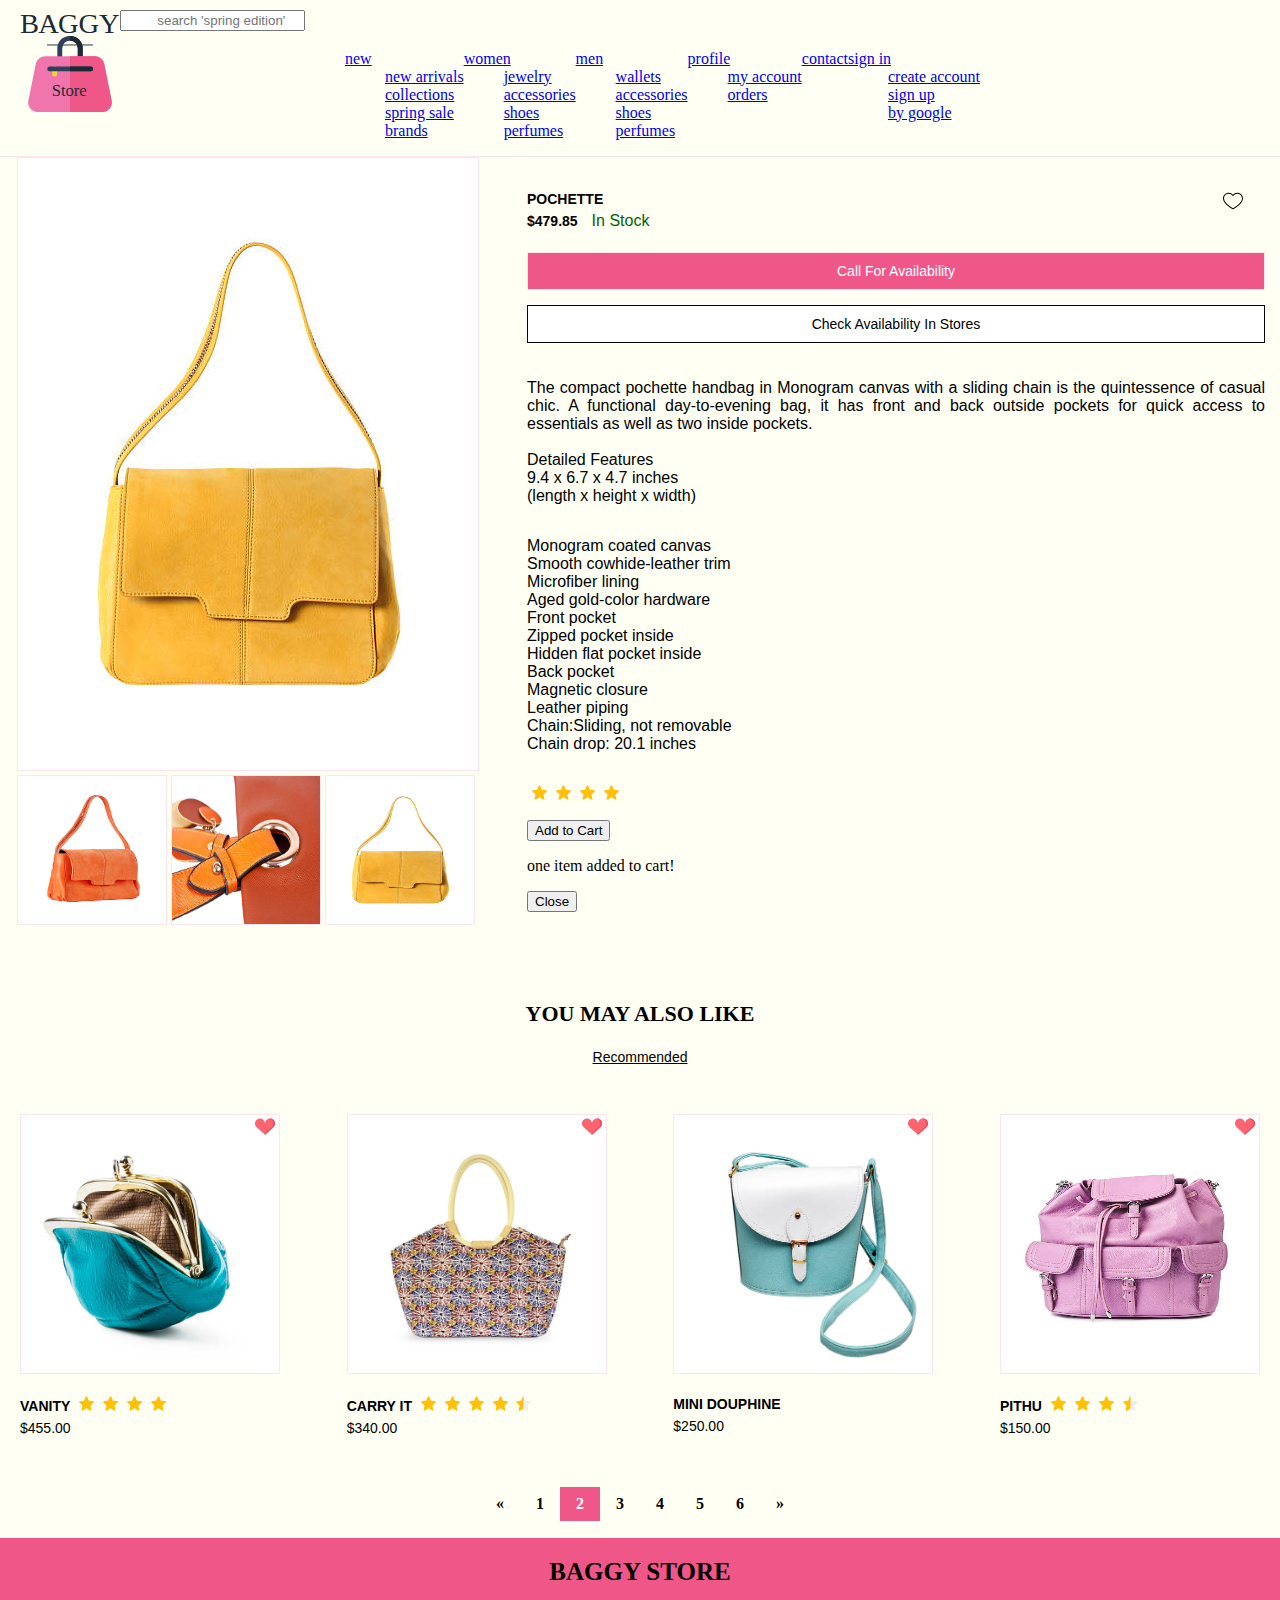
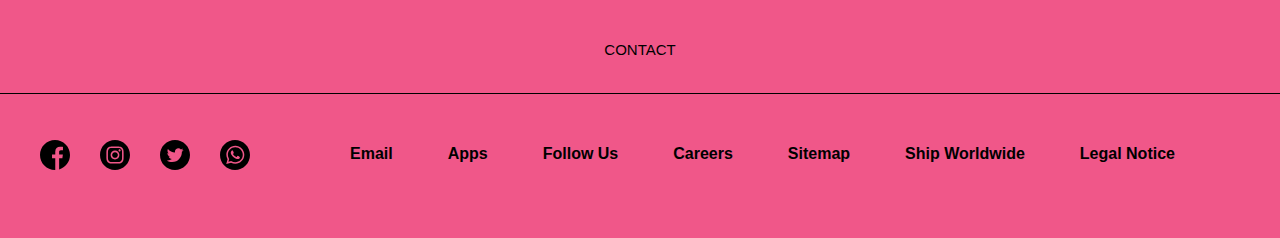
==== commit 25b6d4f6: "Final code for product.html have been updated for the responsive website" ====
--- a/product.html
+++ b/product.html
@@ -21,17 +21,26 @@
 
         <ul class="menu-logo">
             <li>
-                <img src="/ecomm-store-project/img/svgs/list.svg" alt="The menu bar" class="set-menu">
+                <img src="/img/svgs/list.svg" alt="The menu bar" class="set-menu" onclick="myFunction()">
+                <div class="myLinks" id="myLinks">
+                    <a href="#">new arrivals</a>
+                    <a href="#">women</a>
+                    <a href="#">men</a>
+                    <a href="#">profile</a>
+                    <a href="#">contact</a>
+                    <a href="#">sign in</a>
+                     
+                  </div>
             </li>
-            <li><img src="/ecomm-store-project/img/svgs/heart.svg" alt="To add product in favourites" class="set-fav" ></li>
+            <li><img src="/img/svgs/heart.svg" alt="To add product in favourites" class="set-fav" ></li>
             <li>
-                <a href="index.html"><img src="/ecomm-store-project/img/logo.svg" alt="The webstore is for handbags" class="logo"></a>
+                <a href="index.html"><img src="/img/logo.svg" alt="The webstore is for handbags" class="logo"></a>
             </li>
             <li>
-                <img src="/ecomm-store-project/img/svgs/user.svg" alt="user-profile" class="user-contact">
+                <img src="/img/svgs/user.svg" alt="user-profile" class="user-contact">
             </li>
             <li>
-                <img src="/ecomm-store-project/img/svgs/shopping-cart.svg" alt="Add to bag" class="cart">
+                <img src="/img/svgs/shopping-cart.svg" alt="Add to bag" class="cart">
             </li>
         </ul>
         </section>
@@ -40,20 +49,69 @@
 
         <section class="search-bar-menu">
 
-            <a href="index.html"><img src="/ecomm-store-project/img/logo.svg" alt="The webstore is for handbags" class="logo1"></a>
+            <a href="index.html"><img src="/img/logo.svg" alt="The webstore is for handbags" class="logo1"></a>
 
         
             <form>
-                <input type="text" placeholder="         search 'spring edition' here">
+                <input type="search" placeholder="         search 'spring edition' here" autocomplete="off" id="filterName">
             </form>
 
             <ul class="menu">
-                <li><a href="#" class="menu-link">new</a></li>
-                <li><a href="#" class="menu-link">women</a></li>
-                <li><a href="#" class="menu-link">men</a></li>
-                <li><a href="#" class="menu-link">profile</a></li>
-                <li><a href="#" class="menu-link">contact</a></li>
-                <li><a href="#" class="menu-link">sign in</a></li>
+                <li><a href="#" class="menu_link">new</a>
+                <ul class="menu2">
+                    <li><a href="#" class="menu2_link">
+                        new arrivals</a></li>
+                    <li><a href="#" class="menu2_link">
+                           collections</a></li>
+                    <li><a href="#" class="menu2_link">
+                        spring sale</a></li>
+                    <li><a href="#" class="menu2_link">
+                        brands</a></li>
+                </ul></li>
+                <li><a href="#" class="menu_link">women</a>
+                    <ul class="menu2">
+                        <li><a href="#" class="menu2_link">
+                            jewelry</a></li>
+                        <li><a href="#" class="menu2_link">
+                               accessories</a></li>
+                        <li><a href="#" class="menu2_link">
+                            shoes</a></li>
+                        <li><a href="#" class="menu2_link">
+                            perfumes</a></li>
+                    </ul></li>
+                </li>
+                <li><a href="#" class="menu_link">men</a>
+                    <ul class="menu2">
+                        <li><a href="#" class="menu2_link">
+                            wallets</a></li>
+                        <li><a href="#" class="menu2_link">
+                               accessories</a></li>
+                        <li><a href="#" class="menu2_link">
+                            shoes</a></li>
+                        <li><a href="#" class="menu2_link">
+                            perfumes</a></li>
+                    </ul></li>
+                </li>
+                <li><a href="#" class="menu_link">profile</a>
+                    <ul class="menu2">
+                        <li><a href="#" class="menu2_link">
+                            my account</a></li>
+                        <li><a href="#" class="menu2_link">
+                               orders</a></li>
+                       
+                    </ul></li>
+                </li>
+                <li><a href="#" class="menu_link">contact</a></li>
+                <li><a href="#" class="menu_link">sign in</a>
+                    <ul class="menu2">
+                        <li><a href="#" class="menu2_link">
+                            create account</a></li>
+                        <li><a href="#" class="menu2_link">
+                               sign up</a></li>
+                        <li><a href="#" class="menu2_link">
+                            by google</a></li>
+                    </ul></li>
+                </li>
 
             </ul>
 
@@ -67,12 +125,12 @@
 <div class="main">
     <section class="single-product">
          
-        <article class="product-detail">
-            <img src="/ecomm-store-project/img/products/3.jpg" alt="main product" class="img-set">
-
-            <img src="/ecomm-store-project/img/products/4.jpg" alt="right-view" class="product-view">
-            <img src="/ecomm-store-project/img/products/12.jpg" alt="zoom" class="product-view">
-            <img src="/ecomm-store-project/img/products/9.jpg" alt="left-view" class="product-view">
+        <article class="product-detail" id="product-detail">
+            <img src="/img/products/3.jpg" alt="main product" class="img-set" id="img-set">
+
+            <img src="/img/products/4.jpg" alt="right-view" class="product-view" id="product-view1">
+            <img src="/img/products/12.jpg" alt="zoom" class="product-view" id="product-view2">
+            <img src="/img/products/3.jpg" alt="left-view" class="product-view" id="product-view3">
 
             
 
@@ -82,7 +140,7 @@
 <section class="details">
     
     <article class="description">
-        <h4>pochette <span class="wishlist"><img src="/ecomm-store-project/img/svgs/heart.svg" alt="Add to wishlist"></span></h4>
+        <h4>pochette <span class="wishlist"><img src="/img/svgs/heart.svg" alt="Add to wishlist"></span></h4>
         <data value="479.85" class="price-set">$479.85</data>   
         <span class="stock-set">in stock</span>
    </article>
@@ -111,13 +169,18 @@
            <li> Chain drop: 20.1 inches</li>
          </ul>
      
-        <p><span><img src="/ecomm-store-project/img/svgs/star.svg" alt="ratings" class="rating-set"></span>
-            <span><img src="/ecomm-store-project/img/svgs/star.svg" alt="ratings" class="rating-set"></span>
-            <span><img src="/ecomm-store-project/img/svgs/star.svg" alt="ratings" class="rating-set"></span>
-            <span><img src="/ecomm-store-project/img/svgs/star.svg" alt="ratings" class="rating-set"></span></p>
+        <p><span><img src="/img/svgs/star.svg" alt="ratings" class="rating-set"></span>
+            <span><img src="/img/svgs/star.svg" alt="ratings" class="rating-set"></span>
+            <span><img src="/img/svgs/star.svg" alt="ratings" class="rating-set"></span>
+            <span><img src="/img/svgs/star.svg" alt="ratings" class="rating-set"></span></p>
 
         <form>
-            <input type="submit" value="Add to Cart">
+            <input type="button" value="Add to Cart" onclick="openCart()">
+
+            <div class="form-container" id="popup_form">
+                <p>one item added to cart!</p>
+                <button type="button" class="btn cancel" onclick="closeCart()">Close</button>
+            </div>
           
         </form>
 
@@ -132,69 +195,69 @@
         
         <p class="head-recommend">you may also like</p>
         <p class="highlight">recommended</p>
-        <section class="products-body">
+        <section class="products-body" id="pro-body">
             
         <article class="product">
-            <img src="/ecomm-store-project/img/products/16.jpg" alt="" class="product-img">
+            <img src="/img/products/16.jpg" alt="" class="product-img">
             <div class="hover-text">quick view</div>
-            <img src="/ecomm-store-project/img/svgs/favourite.svg" alt="fav" class="fav-icon">
+            <img src="/img/svgs/favourite.svg" alt="fav" class="fav-icon">
             <h4>vanity
-                <span><img src="/ecomm-store-project/img/svgs/star.svg" alt="ratings" class="rating-set"></span>
-                <span><img src="/ecomm-store-project/img/svgs/star.svg" alt="ratings" class="rating-set"></span>
-                <span><img src="/ecomm-store-project/img/svgs/star.svg" alt="ratings" class="rating-set"></span>
-                <span><img src="/ecomm-store-project/img/svgs/star.svg" alt="ratings" class="rating-set"></span>
+                <span><img src="/img/svgs/star.svg" alt="ratings" class="rating-set"></span>
+                <span><img src="/img/svgs/star.svg" alt="ratings" class="rating-set"></span>
+                <span><img src="/img/svgs/star.svg" alt="ratings" class="rating-set"></span>
+                <span><img src="/img/svgs/star.svg" alt="ratings" class="rating-set"></span>
             </h4>
             <data value="455" class="price">$455.00</data>
            </article>
            <article class="product">
-            <img src="/ecomm-store-project/img/products/40.jpg" alt="" class="product-img">
+            <img src="/img/products/40.jpg" alt="" class="product-img">
             <div class="hover-text">quick view</div>
-            <img src="/ecomm-store-project/img/svgs/favourite.svg" alt="fav" class="fav-icon">
+            <img src="/img/svgs/favourite.svg" alt="fav" class="fav-icon">
             <h4>carry it
-                <span><img src="/ecomm-store-project/img/svgs/star.svg" alt="ratings" class="rating-set"></span>
-                <span><img src="/ecomm-store-project/img/svgs/star.svg" alt="ratings" class="rating-set"></span>
-                <span><img src="/ecomm-store-project/img/svgs/star.svg" alt="ratings" class="rating-set"></span>
-                <span><img src="/ecomm-store-project/img/svgs/star.svg" alt="ratings" class="rating-set"></span>
-                <span><img src="/ecomm-store-project/img/svgs/rating.svg" alt="ratings" class="rating-set"></span>
+                <span><img src="/img/svgs/star.svg" alt="ratings" class="rating-set"></span>
+                <span><img src="/img/svgs/star.svg" alt="ratings" class="rating-set"></span>
+                <span><img src="/img/svgs/star.svg" alt="ratings" class="rating-set"></span>
+                <span><img src="/img/svgs/star.svg" alt="ratings" class="rating-set"></span>
+                <span><img src="/img/svgs/rating.svg" alt="ratings" class="rating-set"></span>
             </h4>
             <data value="340" class="price">$340.00</data>
            </article>
            <article class="product">
-            <img src="/ecomm-store-project/img/products/50.jpg" alt="" class="product-img">
+            <img src="/img/products/50.jpg" alt="" class="product-img">
             <div class="hover-text">quick view</div>
-            <img src="/ecomm-store-project/img/svgs/favourite.svg" alt="fav" class="fav-icon">
+            <img src="/img/svgs/favourite.svg" alt="fav" class="fav-icon">
             <h4>mini douphine </h4>
             <data value="250" class="price">$250.00</data>
            </article>
            <article class="product">
-            <img src="/ecomm-store-project/img/products/55.jpg" alt="" class="product-img">
+            <img src="/img/products/55.jpg" alt="" class="product-img">
             <div class="hover-text">quick view</div>
-            <img src="/ecomm-store-project/img/svgs/favourite.svg" alt="fav" class="fav-icon">
+            <img src="/img/svgs/favourite.svg" alt="fav" class="fav-icon">
             <h4>pithu
-                <span><img src="/ecomm-store-project/img/svgs/star.svg" alt="ratings" class="rating-set"></span>
-                <span><img src="/ecomm-store-project/img/svgs/star.svg" alt="ratings" class="rating-set"></span>
-                <span><img src="/ecomm-store-project/img/svgs/star.svg" alt="ratings" class="rating-set"></span>
-                <span><img src="/ecomm-store-project/img/svgs/rating.svg" alt="ratings" class="rating-set"></span>
+                <span><img src="/img/svgs/star.svg" alt="ratings" class="rating-set"></span>
+                <span><img src="/img/svgs/star.svg" alt="ratings" class="rating-set"></span>
+                <span><img src="/img/svgs/star.svg" alt="ratings" class="rating-set"></span>
+                <span><img src="/img/svgs/rating.svg" alt="ratings" class="rating-set"></span>
             </h4>
             <data value="150" class="price">$150.00</data>
            </article>
 
          <!--PAGINATION AT THE END OF MAIN PART-->
 
-        <div class="pagination">
-            <a href="#">&laquo;</a>
-            <a href="#">1</a>
-            <a class="active" href="#">2</a>
-            <a href="#">3</a>
-            <a href="#">4</a>
-            <a href="#">5</a>
-            <a href="#">6</a>
-            <a href="#">&raquo;</a>
-        </div>
+       
         
      </section>
 
-
+     <div class="pagination">
+        <a href="#">&laquo;</a>
+        <a href="#">1</a>
+        <a class="active" href="#">2</a>
+        <a href="#">3</a>
+        <a href="#">4</a>
+        <a href="#">5</a>
+        <a href="#">6</a>
+        <a href="#">&raquo;</a>
+    </div>
      
          
 
@@ -212,10 +275,10 @@
         <section class="social-icons">
 
             <ul class="media-contact">
-                <li><a href="#"><img src="/ecomm-store-project/img/svgs/facebook.svg" alt="facebook" class="icon-set"></a></li>
-                <li><a href="#"><img src="/ecomm-store-project/img/svgs/instagram.svg" alt="facebook" class="icon-set"></a></li>
-                <li><a href="#"><img src="/ecomm-store-project/img/svgs/twitter.svg" alt="facebook" class="icon-set"></a></li>
-                <li><a href="#"><img src="/ecomm-store-project/img/svgs/whatsapp.svg" alt="facebook" class="icon-set"></a></li>
+                <li><a href="#"><img src="/img/svgs/facebook.svg" alt="facebook" class="icon-set"></a></li>
+                <li><a href="#"><img src="/img/svgs/instagram.svg" alt="facebook" class="icon-set"></a></li>
+                <li><a href="#"><img src="/img/svgs/twitter.svg" alt="facebook" class="icon-set"></a></li>
+                <li><a href="#"><img src="/img/svgs/whatsapp.svg" alt="facebook" class="icon-set"></a></li>
 
                 </ul>
 
@@ -236,3 +299,15 @@
 
         <h5><b>&copy;</b> worldwide shipping</h5>
          </footer>
+
+
+
+
+         <!--------SCRIPT FILE-------->
+         
+         <script src="js/filter.js"></script>
+ 
+
+
+         </body>
+         </html>--- a/css/style.css
+++ b/css/style.css
@@ -110,7 +110,7 @@
     color: grey;
     font-style: italic;
     background-color: white;
-    background-image:url('/img/svgs/magnifying-glass.svg');
+    background-image:url('/ecomm-store-project/img/svgs/magnifying-glass.svg');
     background-size: 20px;
     background-position: 20px 20px; 
     background-repeat: no-repeat;
@@ -201,7 +201,7 @@
     font-size: 14px;
     text-transform: capitalize;
     border-left: 2px solid #FFE5EB ;
-    background-image: url('/img/svgs/sort-by-attributes.svg');
+    background-image: url('/ecomm-store-project/img/svgs/sort-by-attributes.svg');
     background-size: 20px;
     background-position: 20px 20px; 
     background-repeat: no-repeat;
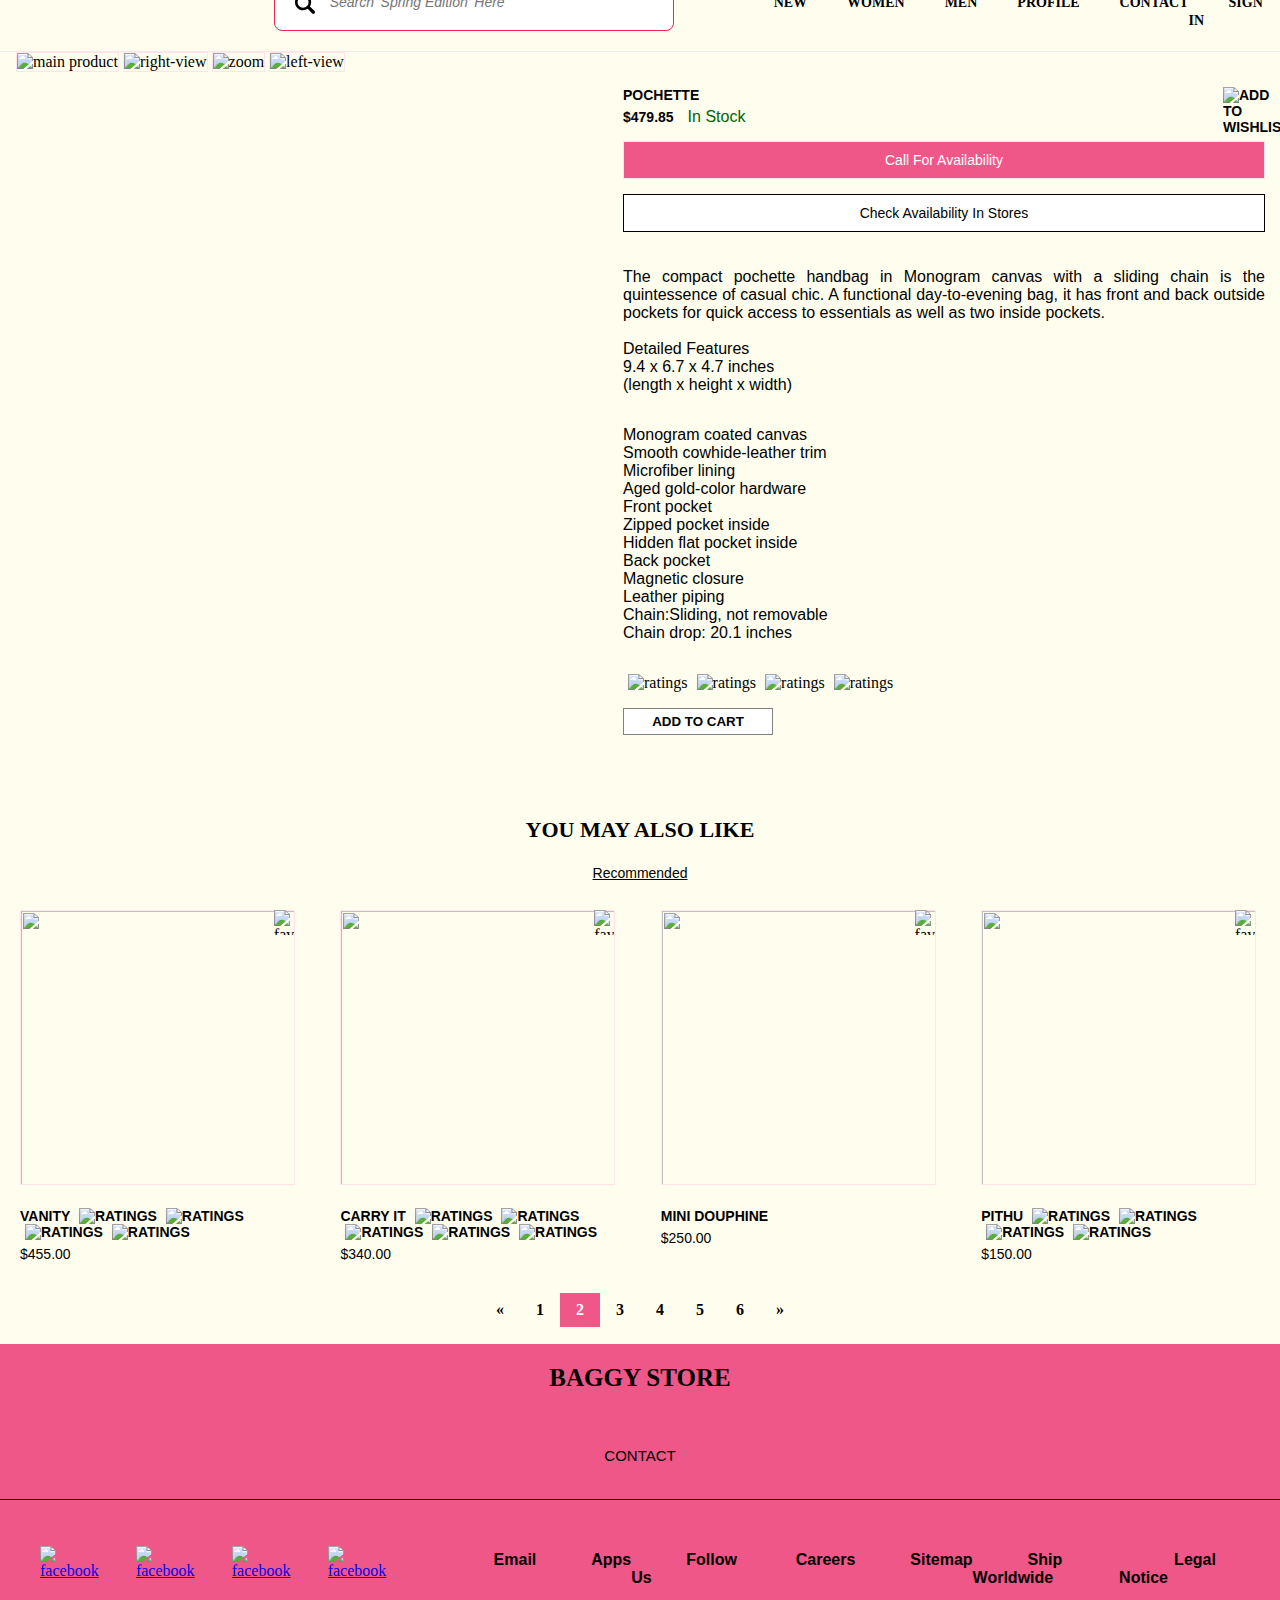
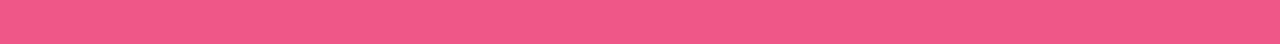
==== commit a3b11abb: "Update product.html" ====
--- a/product.html
+++ b/product.html
@@ -21,7 +21,7 @@
 
         <ul class="menu-logo">
             <li>
-                <img src="/img/svgs/list.svg" alt="The menu bar" class="set-menu" onclick="myFunction()">
+                <img src="/ecomm-store-project/img/svgs/list.svg" alt="The menu bar" class="set-menu" onclick="myFunction()">
                 <div class="myLinks" id="myLinks">
                     <a href="#">new arrivals</a>
                     <a href="#">women</a>
@@ -32,15 +32,15 @@
                      
                   </div>
             </li>
-            <li><img src="/img/svgs/heart.svg" alt="To add product in favourites" class="set-fav" ></li>
+            <li><img src="/ecomm-store-project/img/svgs/heart.svg" alt="To add product in favourites" class="set-fav" ></li>
             <li>
-                <a href="index.html"><img src="/img/logo.svg" alt="The webstore is for handbags" class="logo"></a>
+                <a href="index.html"><img src="/ecomm-store-project/img/logo.svg" alt="The webstore is for handbags" class="logo"></a>
             </li>
             <li>
-                <img src="/img/svgs/user.svg" alt="user-profile" class="user-contact">
+                <img src="/ecomm-store-project/img/svgs/user.svg" alt="user-profile" class="user-contact">
             </li>
             <li>
-                <img src="/img/svgs/shopping-cart.svg" alt="Add to bag" class="cart">
+                <img src="/ecomm-store-project/img/svgs/shopping-cart.svg" alt="Add to bag" class="cart">
             </li>
         </ul>
         </section>
@@ -49,7 +49,7 @@
 
         <section class="search-bar-menu">
 
-            <a href="index.html"><img src="/img/logo.svg" alt="The webstore is for handbags" class="logo1"></a>
+            <a href="index.html"><img src="/ecomm-store-project/img/logo.svg" alt="The webstore is for handbags" class="logo1"></a>
 
         
             <form>
@@ -126,11 +126,11 @@
     <section class="single-product">
          
         <article class="product-detail" id="product-detail">
-            <img src="/img/products/3.jpg" alt="main product" class="img-set" id="img-set">
-
-            <img src="/img/products/4.jpg" alt="right-view" class="product-view" id="product-view1">
-            <img src="/img/products/12.jpg" alt="zoom" class="product-view" id="product-view2">
-            <img src="/img/products/3.jpg" alt="left-view" class="product-view" id="product-view3">
+            <img src="/ecomm-store-project/img/products/3.jpg" alt="main product" class="img-set" id="img-set">
+
+            <img src="/ecomm-store-project/img/products/4.jpg" alt="right-view" class="product-view" id="product-view1">
+            <img src="/ecomm-store-project/img/products/12.jpg" alt="zoom" class="product-view" id="product-view2">
+            <img src="/ecomm-store-project/img/products/3.jpg" alt="left-view" class="product-view" id="product-view3">
 
             
 
@@ -140,7 +140,7 @@
 <section class="details">
     
     <article class="description">
-        <h4>pochette <span class="wishlist"><img src="/img/svgs/heart.svg" alt="Add to wishlist"></span></h4>
+        <h4>pochette <span class="wishlist"><img src="/ecomm-store-project/img/svgs/heart.svg" alt="Add to wishlist"></span></h4>
         <data value="479.85" class="price-set">$479.85</data>   
         <span class="stock-set">in stock</span>
    </article>
@@ -169,10 +169,10 @@
            <li> Chain drop: 20.1 inches</li>
          </ul>
      
-        <p><span><img src="/img/svgs/star.svg" alt="ratings" class="rating-set"></span>
-            <span><img src="/img/svgs/star.svg" alt="ratings" class="rating-set"></span>
-            <span><img src="/img/svgs/star.svg" alt="ratings" class="rating-set"></span>
-            <span><img src="/img/svgs/star.svg" alt="ratings" class="rating-set"></span></p>
+        <p><span><img src="/ecomm-store-project/img/svgs/star.svg" alt="ratings" class="rating-set"></span>
+            <span><img src="/ecomm-store-project/img/svgs/star.svg" alt="ratings" class="rating-set"></span>
+            <span><img src="/ecomm-store-project/img/svgs/star.svg" alt="ratings" class="rating-set"></span>
+            <span><img src="/ecomm-store-project/img/svgs/star.svg" alt="ratings" class="rating-set"></span></p>
 
         <form>
             <input type="button" value="Add to Cart" onclick="openCart()">
@@ -198,46 +198,46 @@
         <section class="products-body" id="pro-body">
             
         <article class="product">
-            <img src="/img/products/16.jpg" alt="" class="product-img">
+            <img src="/ecomm-store-project/img/products/16.jpg" alt="" class="product-img">
             <div class="hover-text">quick view</div>
-            <img src="/img/svgs/favourite.svg" alt="fav" class="fav-icon">
+            <img src="/ecomm-store-project/img/svgs/favourite.svg" alt="fav" class="fav-icon">
             <h4>vanity
-                <span><img src="/img/svgs/star.svg" alt="ratings" class="rating-set"></span>
-                <span><img src="/img/svgs/star.svg" alt="ratings" class="rating-set"></span>
-                <span><img src="/img/svgs/star.svg" alt="ratings" class="rating-set"></span>
-                <span><img src="/img/svgs/star.svg" alt="ratings" class="rating-set"></span>
+                <span><img src="/ecomm-store-project/img/svgs/star.svg" alt="ratings" class="rating-set"></span>
+                <span><img src="/ecomm-store-project/img/svgs/star.svg" alt="ratings" class="rating-set"></span>
+                <span><img src="/ecomm-store-project/img/svgs/star.svg" alt="ratings" class="rating-set"></span>
+                <span><img src="/ecomm-store-project/img/svgs/star.svg" alt="ratings" class="rating-set"></span>
             </h4>
             <data value="455" class="price">$455.00</data>
            </article>
            <article class="product">
-            <img src="/img/products/40.jpg" alt="" class="product-img">
+            <img src="/ecomm-store-project/img/products/40.jpg" alt="" class="product-img">
             <div class="hover-text">quick view</div>
-            <img src="/img/svgs/favourite.svg" alt="fav" class="fav-icon">
+            <img src="/ecomm-store-project/img/svgs/favourite.svg" alt="fav" class="fav-icon">
             <h4>carry it
-                <span><img src="/img/svgs/star.svg" alt="ratings" class="rating-set"></span>
-                <span><img src="/img/svgs/star.svg" alt="ratings" class="rating-set"></span>
-                <span><img src="/img/svgs/star.svg" alt="ratings" class="rating-set"></span>
-                <span><img src="/img/svgs/star.svg" alt="ratings" class="rating-set"></span>
-                <span><img src="/img/svgs/rating.svg" alt="ratings" class="rating-set"></span>
+                <span><img src="/ecomm-store-project/img/svgs/star.svg" alt="ratings" class="rating-set"></span>
+                <span><img src="/ecomm-store-project/img/svgs/star.svg" alt="ratings" class="rating-set"></span>
+                <span><img src="/ecomm-store-project/img/svgs/star.svg" alt="ratings" class="rating-set"></span>
+                <span><img src="/ecomm-store-project/img/svgs/star.svg" alt="ratings" class="rating-set"></span>
+                <span><img src="/ecomm-store-project/img/svgs/rating.svg" alt="ratings" class="rating-set"></span>
             </h4>
             <data value="340" class="price">$340.00</data>
            </article>
            <article class="product">
-            <img src="/img/products/50.jpg" alt="" class="product-img">
+            <img src="/ecomm-store-project/img/products/50.jpg" alt="" class="product-img">
             <div class="hover-text">quick view</div>
-            <img src="/img/svgs/favourite.svg" alt="fav" class="fav-icon">
+            <img src="/ecomm-store-project/img/svgs/favourite.svg" alt="fav" class="fav-icon">
             <h4>mini douphine </h4>
             <data value="250" class="price">$250.00</data>
            </article>
            <article class="product">
-            <img src="/img/products/55.jpg" alt="" class="product-img">
+            <img src="/ecomm-store-project/img/products/55.jpg" alt="" class="product-img">
             <div class="hover-text">quick view</div>
-            <img src="/img/svgs/favourite.svg" alt="fav" class="fav-icon">
+            <img src="/ecomm-store-project/img/svgs/favourite.svg" alt="fav" class="fav-icon">
             <h4>pithu
-                <span><img src="/img/svgs/star.svg" alt="ratings" class="rating-set"></span>
-                <span><img src="/img/svgs/star.svg" alt="ratings" class="rating-set"></span>
-                <span><img src="/img/svgs/star.svg" alt="ratings" class="rating-set"></span>
-                <span><img src="/img/svgs/rating.svg" alt="ratings" class="rating-set"></span>
+                <span><img src="/ecomm-store-project/img/svgs/star.svg" alt="ratings" class="rating-set"></span>
+                <span><img src="/ecomm-store-project/img/svgs/star.svg" alt="ratings" class="rating-set"></span>
+                <span><img src="/ecomm-store-project/img/svgs/star.svg" alt="ratings" class="rating-set"></span>
+                <span><img src="/ecomm-store-project/img/svgs/rating.svg" alt="ratings" class="rating-set"></span>
             </h4>
             <data value="150" class="price">$150.00</data>
            </article>
@@ -275,10 +275,10 @@
         <section class="social-icons">
 
             <ul class="media-contact">
-                <li><a href="#"><img src="/img/svgs/facebook.svg" alt="facebook" class="icon-set"></a></li>
-                <li><a href="#"><img src="/img/svgs/instagram.svg" alt="facebook" class="icon-set"></a></li>
-                <li><a href="#"><img src="/img/svgs/twitter.svg" alt="facebook" class="icon-set"></a></li>
-                <li><a href="#"><img src="/img/svgs/whatsapp.svg" alt="facebook" class="icon-set"></a></li>
+                <li><a href="#"><img src="/ecomm-store-project/img/svgs/facebook.svg" alt="facebook" class="icon-set"></a></li>
+                <li><a href="#"><img src="/ecomm-store-project/img/svgs/instagram.svg" alt="facebook" class="icon-set"></a></li>
+                <li><a href="#"><img src="/ecomm-store-project/img/svgs/twitter.svg" alt="facebook" class="icon-set"></a></li>
+                <li><a href="#"><img src="/ecomm-store-project/img/svgs/whatsapp.svg" alt="facebook" class="icon-set"></a></li>
 
                 </ul>
 
@@ -310,4 +310,4 @@
 
 
          </body>
-         </html>+         </html>
--- a/css/style.css
+++ b/css/style.css
@@ -7,7 +7,7 @@
 }
 
 :root{
-    --bg:#FFFFF4;
+    --bg:#fffeee;
 }
 
 body{
@@ -31,6 +31,7 @@
     width: 20px;
     height: 20px;
     margin-top:30px;
+    position: relative;
     transition: 0.2s;
 }
 .set-menu:hover{
@@ -44,6 +45,29 @@
     justify-content: space-evenly;
     padding-left: 0;
     margin-left: 0;
+}
+.menu-logo a{
+    text-transform: uppercase;
+    text-decoration: none;
+    color: white;
+    display: block;
+    font-size:13px;
+    font-family:Quattrocentro;
+    line-height: 50px;
+}
+.menu-logo a:hover{
+    font-weight:bold;
+}
+.myLinks{
+    position: absolute;
+    width: 480px;
+    height: 300px;
+    background-color: #F05789;
+    top:10;
+    left: 0;
+    padding-left: 50px;
+    display: none;
+    overflow: hidden;
 }
 li{
     list-style-type: none;
@@ -95,12 +119,12 @@
 
 .search-bar-menu{
     display: flex;
-    width: auto;
+    max-width:100%;
     border-bottom:1.5px solid #FFE5EB;
     flex-direction: row;
     
 }
-input[type=text] {
+input[type=search] {
     width: 460px;
     height: auto;
     box-sizing: border-box;
@@ -110,7 +134,7 @@
     color: grey;
     font-style: italic;
     background-color: white;
-    background-image:url('/ecomm-store-project/img/svgs/magnifying-glass.svg');
+    background-image:url('/img/svgs/magnifying-glass.svg');
     background-size: 20px;
     background-position: 20px 20px; 
     background-repeat: no-repeat;
@@ -122,6 +146,7 @@
     margin-left: -80px;
 }
 
+
 .menu{
     display: flex;
     list-style-type: none;
@@ -130,11 +155,12 @@
     visibility: hidden;
     margin-top: 40px;
     overflow:hidden;
-}
-.menu-link{
+
+}
+.menu_link{
     color: black;
     text-transform: uppercase;
-    visibility: hidden;
+
     width: auto;
     font-family:Quattrocento+Sans;
     font-size: 14px;
@@ -144,11 +170,57 @@
     padding-bottom: 10px;
 }
 
-.menu-link:hover{
+.menu_link:hover,
+.menu_link.active{
     color:#F05789;
-    transition: 0.3s;
+    transition: 1s;
     border-bottom: 2px solid #F05789;
     
+}
+
+.menu_link:hover + .menu2{
+    visibility: visible;
+}
+.menu2{
+    list-style-type: none;
+    line-height: 2em;
+    margin-top:15px;
+    transition: all 1s;
+    position: absolute;
+    background-color:#F05789 ;
+    padding: 10px;
+    visibility: hidden;
+    margin-left:20px;
+}
+
+/*.menu2:before{
+    content:"";
+    position: absolute;
+    top:-20px;
+    left:50%;
+    transform: translateX(-50%);
+    z-index: 1;
+    border:10px solid;
+    border-color: transparent transparent #F05789 transparent;
+}
+*/
+.menu2_link{
+    color: white;
+    text-transform: uppercase;
+    font-family:Quattrocento+Sans;
+    font-size: 12px;
+    text-decoration: none;  
+    width: 120px;
+    text-align:left;
+
+
+}
+.menu2_link:hover,
+.menu2_link.active{
+    background:#FFE5EB ;
+    color:black;
+    padding-top:5px;
+    padding-bottom: 5px;
 }
     
 
@@ -201,7 +273,7 @@
     font-size: 14px;
     text-transform: capitalize;
     border-left: 2px solid #FFE5EB ;
-    background-image: url('/ecomm-store-project/img/svgs/sort-by-attributes.svg');
+    background-image: url('/img/svgs/sort-by-attributes.svg');
     background-size: 20px;
     background-position: 20px 20px; 
     background-repeat: no-repeat;
@@ -214,14 +286,100 @@
     color: white;
     cursor: pointer;
 }
+.head1{
+    text-transform: uppercase;
+    font-weight:bold;
+    font-family: 'Segoe UI', Tahoma, Geneva, Verdana, sans-serif;
+    font-size:14px;
+    padding:20px;
+    color:#F05789;
+}
+
+.sort-popup{
+    position:absolute;
+    z-index:1;
+    background-color:white;
+    display: flex;
+    flex-direction: column;
+    height: 300px;
+    top:20px;
+    width:460px;
+    border:1px solid #F05789;
+    left:10px;
+    border-radius: 10px;
+    padding-bottom: 5px;
+    display: none;
+    
+}
+.form-container{
+  width:150px;
+  height:100px;
+   text-align: center;
+   padding-top: 5px;
+   font-weight: bold;
+   color: #F05789;
+   display: none;
+   overflow: hidden;
+
+}
+.form-container p{
+    text-transform: capitalize;
+    font-size:14px;
+}
+input[type=checkbox]{
+    height:15px;
+    width: 15px;
+    border:none;
+    
+}
+.form-container .btn {
+    background-color: #F05789;
+    color: white;
+    padding: 10px 20px;
+    border: 0.2px solid #FFE5EB;
+    cursor: pointer;
+    opacity: 0.8;
+  }
+
+  
+  /* Add a red background color to the cancel button */
+  .form-container .cancel {
+    background-color: #F05789;
+  }
+
+  
+  /* Add some hover effects to buttons */
+  .form-container .btn:hover, .open-button:hover {
+    opacity: 1;
+  }
+.heading1{
+    text-align:center;
+    margin-top:20px;
+    text-transform: uppercase;
+    font-weight:bold;
+    font-family: Quattrocentro;
+    letter-spacing: 1px;
+}
+.container{
+    padding-left:20px;
+    font-family: 'Segoe UI', Tahoma, Geneva, Verdana, sans-serif;
+    font-size: 14px;
+    text-transform: capitalize;
+}
+
 
 .products-body{
-    display: flex;
+    /*display: flex;
     flex-direction: row;
     height: auto;
     padding:20px;
     justify-content:space-between;
-    flex-wrap: wrap;
+    flex-wrap: wrap;*/
+    display:grid;
+grid-template-columns: repeat(2, 1fr);
+max-width: 100%;
+margin: 0 20px auto 20px;
+grid-gap: 2.6em;
 }
 .product{
    max-width: 100%;
@@ -327,7 +485,7 @@
 .check3{
     height: 20px;
     width: 20px;
-    background-color: blue;
+    background-color: orange;
     position: absolute;
     left:0;
     margin-top: 5px;
@@ -363,7 +521,8 @@
       display: flex;
       margin-top: 30px;
       flex-direction: row;
-      margin-left: 4.2em;
+      
+      justify-content: center;
       
     
   }
@@ -463,7 +622,9 @@
 }
 
 
-/*SPECIFICALLY FOR PRODUCT PAGE LAYOUT*/
+
+
+/*-----SPECIFICALLY FOR PRODUCT PAGE LAYOUT-----*/
 
 .main{
     display: flex;
@@ -471,41 +632,51 @@
     flex-wrap: wrap;
 }
 .single-product{
-    display: flex;
+   /* display: flex;
     flex-direction:column;
     max-width: auto;
     height: auto;
     margin-top: 0;
     margin-left: 1px;
     flex-wrap: nowraP;
-    overflow: hidden;
+    overflow: hidden;*/
+display:grid;
+grid-template-columns: repeat(3, 1fr);
+max-width: 35em;
+margin: 0 auto;
+grid-gap: 1em;
+
 }
 .details{
     display: flex;
-    max-width: 100%;
+    max-width: 40em;
     height: auto;
     margin-top:1px;
     margin-left:1px;
     flex-wrap: wrap;
+    margin-right: 0px;
 }
 
 .product-detail{
     margin-left: 16px;
     height: auto;
+   width:480px;
 }
 
 .img-set{
-    width:fit-content;
-    height: auto;
+    height: 500px;
     border: 0.2px solid #FFE5EB;
+    grid-column: span 3;
+    width:462px;
 }
 .img-set:hover{
  border:0.2px solid #F05789;
 }
 .product-view{
-    width:150px;
+    width:151px;
     height: 150px;
     border: 0.2px solid #FFE5EB;
+    object-fit: cover;
 
 }
 .product-view:hover{
@@ -599,7 +770,7 @@
     font-weight: lighter;
     font-family: 'Segoe UI', Tahoma, Geneva, Verdana, sans-serif;
 }
-input[type=submit]{
+input[type=button]{
     background-color: white;
     width:150px;
     padding: 5px;
@@ -610,7 +781,7 @@
     cursor: pointer;
     transition: 0.3s;
 }
-input[type=submit]:hover{
+input[type=button]:hover{
     background-color: #F05789;
     color:white;
 }
@@ -659,22 +830,22 @@
 
 /*MEDIA QUERIES FOR DESKTOP VIEW*/
 
-@media only screen and (min-width:600px){
+@media only screen and (min-width:550px){
 
 .product-img{
-    width: 250px;
-    height: 250px;
+    width: 260px;
+    height: 260px;
     border: 0.1px solid #FFE5EB;
     }
 
-    input[type=text] {
+    input[type=search] {
         width: 600px;
     }
-
-
-    .pagination{
-        margin-left: 13em;
-    }
+.products-body{
+    grid-template-columns: repeat(3, 1fr);
+}
+
+
 
 }
 
@@ -689,14 +860,16 @@
         margin-top: -130px;
     }
 
-    input[type=text] {
+    input[type=search] {
         width: 400px;
         margin-left: 50px;
     }
-
+    .products-body{
+        grid-template-columns: repeat(4, 1fr);
+    }
     .product-img{
-        width: 260px;
-        height: 260px;
+        width: 275px;
+        height: 275px;
         border: 0.1px solid #FFE5EB;
         }
 
@@ -716,9 +889,7 @@
         padding:20px;
     }
 
-    .pagination{
-        margin-left: 30em;
-    }
+  
 
     .footer-part{
         height: 300px;
@@ -747,6 +918,7 @@
     max-width: 60%;
     float:right;
     margin-right: 0;
+    margin-left:6em;
 }
 .main{
     flex-wrap: nowrap;
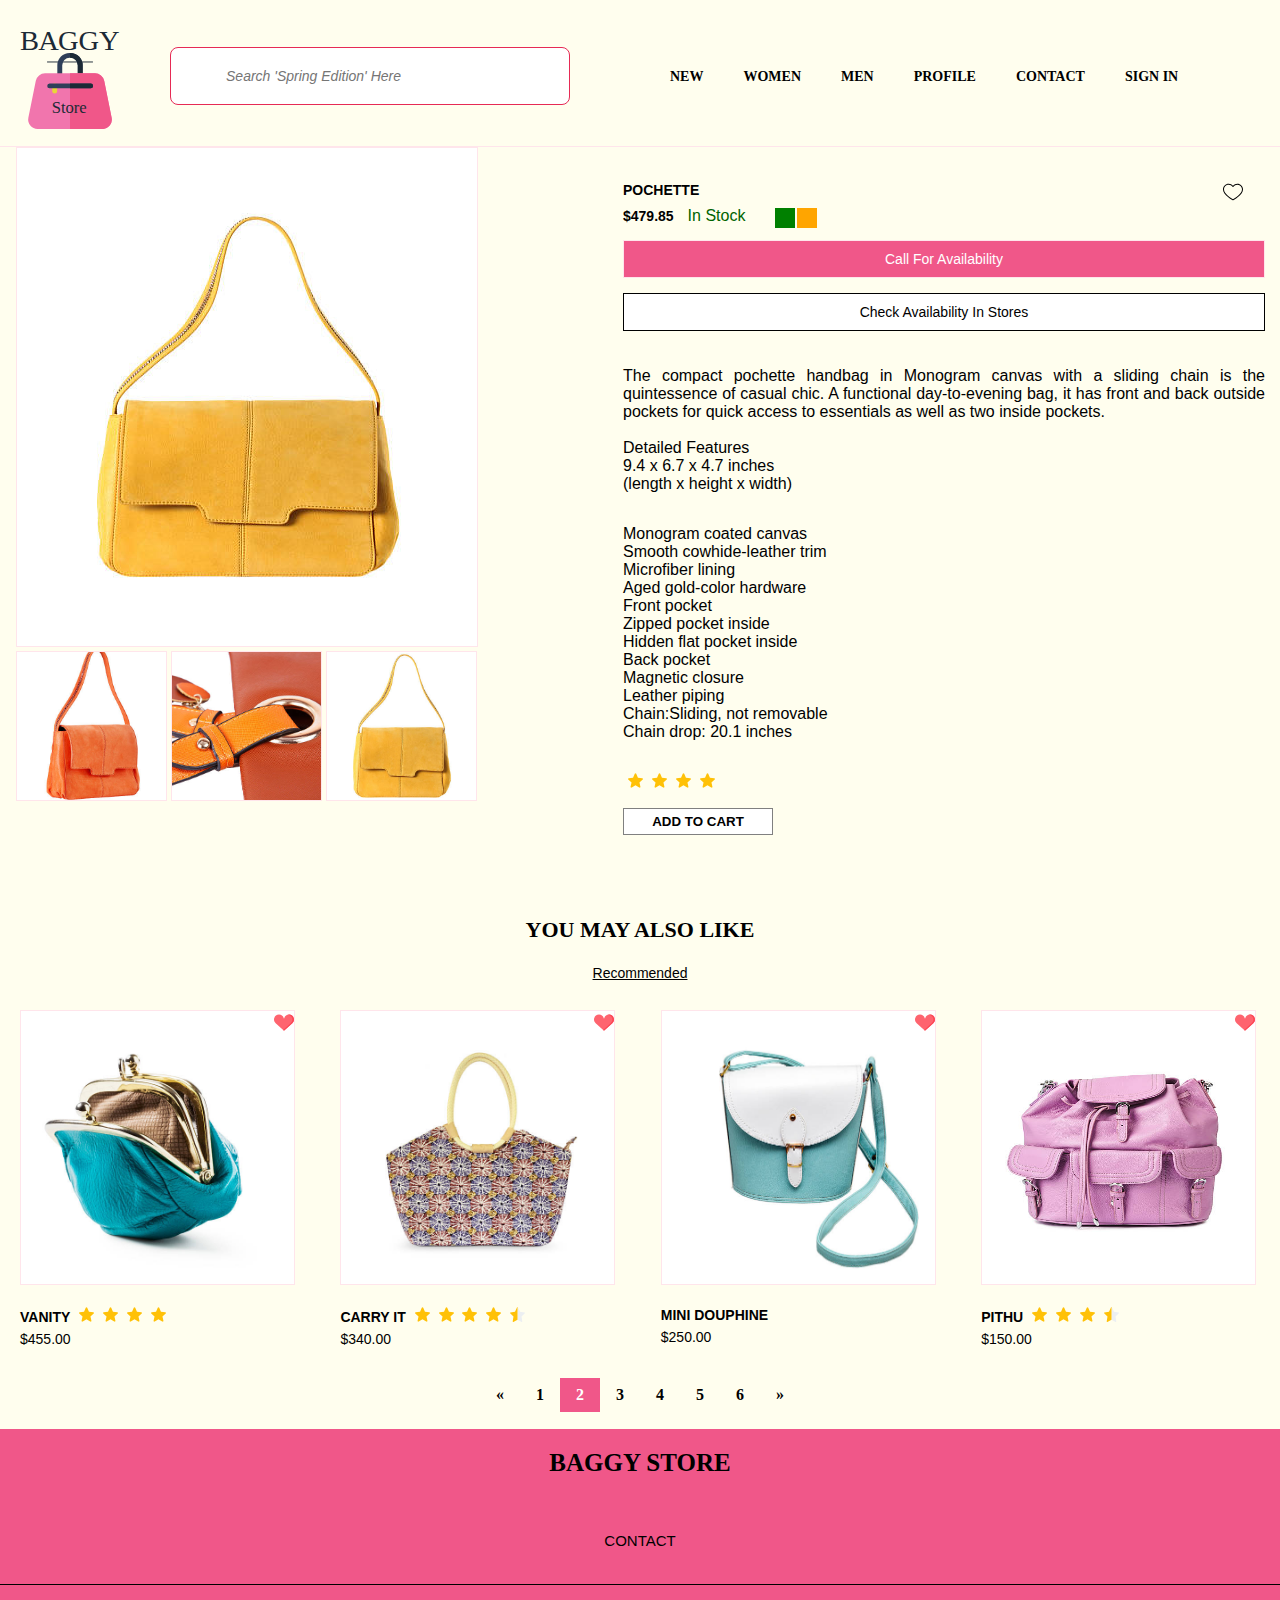
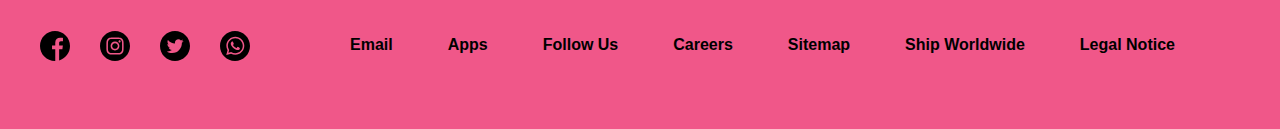
==== commit 80c4e714: "Update product.html" ====
--- a/product.html
+++ b/product.html
@@ -21,7 +21,7 @@
 
         <ul class="menu-logo">
             <li>
-                <img src="/ecomm-store-project/img/svgs/list.svg" alt="The menu bar" class="set-menu" onclick="myFunction()">
+                <img src="img/svgs/list.svg" alt="The menu bar" class="set-menu" onclick="myFunction()">
                 <div class="myLinks" id="myLinks">
                     <a href="#">new arrivals</a>
                     <a href="#">women</a>
@@ -32,15 +32,15 @@
                      
                   </div>
             </li>
-            <li><img src="/ecomm-store-project/img/svgs/heart.svg" alt="To add product in favourites" class="set-fav" ></li>
+            <li><img src="img/svgs/heart.svg" alt="To add product in favourites" class="set-fav" ></li>
             <li>
-                <a href="index.html"><img src="/ecomm-store-project/img/logo.svg" alt="The webstore is for handbags" class="logo"></a>
+                <a href="index.html"><img src="img/logo.svg" alt="The webstore is for handbags" class="logo"></a>
             </li>
             <li>
-                <img src="/ecomm-store-project/img/svgs/user.svg" alt="user-profile" class="user-contact">
+                <img src="img/svgs/user.svg" alt="user-profile" class="user-contact">
             </li>
             <li>
-                <img src="/ecomm-store-project/img/svgs/shopping-cart.svg" alt="Add to bag" class="cart">
+                <img src="img/svgs/shopping-cart.svg" alt="Add to bag" class="cart">
             </li>
         </ul>
         </section>
@@ -49,7 +49,7 @@
 
         <section class="search-bar-menu">
 
-            <a href="index.html"><img src="/ecomm-store-project/img/logo.svg" alt="The webstore is for handbags" class="logo1"></a>
+            <a href="index.html"><img src="img/logo.svg" alt="The webstore is for handbags" class="logo1"></a>
 
         
             <form>
@@ -126,11 +126,11 @@
     <section class="single-product">
          
         <article class="product-detail" id="product-detail">
-            <img src="/ecomm-store-project/img/products/3.jpg" alt="main product" class="img-set" id="img-set">
-
-            <img src="/ecomm-store-project/img/products/4.jpg" alt="right-view" class="product-view" id="product-view1">
-            <img src="/ecomm-store-project/img/products/12.jpg" alt="zoom" class="product-view" id="product-view2">
-            <img src="/ecomm-store-project/img/products/3.jpg" alt="left-view" class="product-view" id="product-view3">
+            <img src="img/products/3.jpg" alt="main product" class="img-set" id="img-set">
+
+            <img src="img/products/4.jpg" alt="right-view" class="product-view" id="product-view1">
+            <img src="img/products/12.jpg" alt="zoom" class="product-view" id="product-view2">
+            <img src="img/products/3.jpg" alt="left-view" class="product-view" id="product-view3">
 
             
 
@@ -140,11 +140,20 @@
 <section class="details">
     
     <article class="description">
-        <h4>pochette <span class="wishlist"><img src="/ecomm-store-project/img/svgs/heart.svg" alt="Add to wishlist"></span></h4>
+        <h4>pochette <span class="wishlist"><img src="img/svgs/heart.svg" alt="Add to wishlist"></span></h4>
         <data value="479.85" class="price-set">$479.85</data>   
         <span class="stock-set">in stock</span>
+        <label class="container2">
+            <input type="checkbox">
+            <span class="check2"></span>
+          </label>
+          <label class="container4">
+          <input type="checkbox">
+          <span class="check4"></span>
+          </label>
    </article>
-
+   
+   
     <article class="buttons">
         <label for="availability" class="availability">call for availability</label>
         <label for="availability" class="availability1">check availability in stores</label>
@@ -169,10 +178,10 @@
            <li> Chain drop: 20.1 inches</li>
          </ul>
      
-        <p><span><img src="/ecomm-store-project/img/svgs/star.svg" alt="ratings" class="rating-set"></span>
-            <span><img src="/ecomm-store-project/img/svgs/star.svg" alt="ratings" class="rating-set"></span>
-            <span><img src="/ecomm-store-project/img/svgs/star.svg" alt="ratings" class="rating-set"></span>
-            <span><img src="/ecomm-store-project/img/svgs/star.svg" alt="ratings" class="rating-set"></span></p>
+        <p><span><img src="img/svgs/star.svg" alt="ratings" class="rating-set"></span>
+            <span><img src="img/svgs/star.svg" alt="ratings" class="rating-set"></span>
+            <span><img src="img/svgs/star.svg" alt="ratings" class="rating-set"></span>
+            <span><img src="img/svgs/star.svg" alt="ratings" class="rating-set"></span></p>
 
         <form>
             <input type="button" value="Add to Cart" onclick="openCart()">
@@ -198,46 +207,46 @@
         <section class="products-body" id="pro-body">
             
         <article class="product">
-            <img src="/ecomm-store-project/img/products/16.jpg" alt="" class="product-img">
+            <img src="img/products/16.jpg" alt="" class="product-img">
             <div class="hover-text">quick view</div>
-            <img src="/ecomm-store-project/img/svgs/favourite.svg" alt="fav" class="fav-icon">
+            <img src="img/svgs/favourite.svg" alt="fav" class="fav-icon">
             <h4>vanity
-                <span><img src="/ecomm-store-project/img/svgs/star.svg" alt="ratings" class="rating-set"></span>
-                <span><img src="/ecomm-store-project/img/svgs/star.svg" alt="ratings" class="rating-set"></span>
-                <span><img src="/ecomm-store-project/img/svgs/star.svg" alt="ratings" class="rating-set"></span>
-                <span><img src="/ecomm-store-project/img/svgs/star.svg" alt="ratings" class="rating-set"></span>
+                <span><img src="img/svgs/star.svg" alt="ratings" class="rating-set"></span>
+                <span><img src="img/svgs/star.svg" alt="ratings" class="rating-set"></span>
+                <span><img src="img/svgs/star.svg" alt="ratings" class="rating-set"></span>
+                <span><img src="img/svgs/star.svg" alt="ratings" class="rating-set"></span>
             </h4>
             <data value="455" class="price">$455.00</data>
            </article>
            <article class="product">
-            <img src="/ecomm-store-project/img/products/40.jpg" alt="" class="product-img">
+            <img src="img/products/40.jpg" alt="" class="product-img">
             <div class="hover-text">quick view</div>
-            <img src="/ecomm-store-project/img/svgs/favourite.svg" alt="fav" class="fav-icon">
+            <img src="img/svgs/favourite.svg" alt="fav" class="fav-icon">
             <h4>carry it
-                <span><img src="/ecomm-store-project/img/svgs/star.svg" alt="ratings" class="rating-set"></span>
-                <span><img src="/ecomm-store-project/img/svgs/star.svg" alt="ratings" class="rating-set"></span>
-                <span><img src="/ecomm-store-project/img/svgs/star.svg" alt="ratings" class="rating-set"></span>
-                <span><img src="/ecomm-store-project/img/svgs/star.svg" alt="ratings" class="rating-set"></span>
-                <span><img src="/ecomm-store-project/img/svgs/rating.svg" alt="ratings" class="rating-set"></span>
+                <span><img src="img/svgs/star.svg" alt="ratings" class="rating-set"></span>
+                <span><img src="img/svgs/star.svg" alt="ratings" class="rating-set"></span>
+                <span><img src="img/svgs/star.svg" alt="ratings" class="rating-set"></span>
+                <span><img src="img/svgs/star.svg" alt="ratings" class="rating-set"></span>
+                <span><img src="img/svgs/rating.svg" alt="ratings" class="rating-set"></span>
             </h4>
             <data value="340" class="price">$340.00</data>
            </article>
            <article class="product">
-            <img src="/ecomm-store-project/img/products/50.jpg" alt="" class="product-img">
+            <img src="img/products/50.jpg" alt="" class="product-img">
             <div class="hover-text">quick view</div>
-            <img src="/ecomm-store-project/img/svgs/favourite.svg" alt="fav" class="fav-icon">
+            <img src="img/svgs/favourite.svg" alt="fav" class="fav-icon">
             <h4>mini douphine </h4>
             <data value="250" class="price">$250.00</data>
            </article>
            <article class="product">
-            <img src="/ecomm-store-project/img/products/55.jpg" alt="" class="product-img">
+            <img src="img/products/55.jpg" alt="" class="product-img">
             <div class="hover-text">quick view</div>
-            <img src="/ecomm-store-project/img/svgs/favourite.svg" alt="fav" class="fav-icon">
+            <img src="img/svgs/favourite.svg" alt="fav" class="fav-icon">
             <h4>pithu
-                <span><img src="/ecomm-store-project/img/svgs/star.svg" alt="ratings" class="rating-set"></span>
-                <span><img src="/ecomm-store-project/img/svgs/star.svg" alt="ratings" class="rating-set"></span>
-                <span><img src="/ecomm-store-project/img/svgs/star.svg" alt="ratings" class="rating-set"></span>
-                <span><img src="/ecomm-store-project/img/svgs/rating.svg" alt="ratings" class="rating-set"></span>
+                <span><img src="img/svgs/star.svg" alt="ratings" class="rating-set"></span>
+                <span><img src="img/svgs/star.svg" alt="ratings" class="rating-set"></span>
+                <span><img src="img/svgs/star.svg" alt="ratings" class="rating-set"></span>
+                <span><img src="img/svgs/rating.svg" alt="ratings" class="rating-set"></span>
             </h4>
             <data value="150" class="price">$150.00</data>
            </article>
@@ -275,10 +284,10 @@
         <section class="social-icons">
 
             <ul class="media-contact">
-                <li><a href="#"><img src="/ecomm-store-project/img/svgs/facebook.svg" alt="facebook" class="icon-set"></a></li>
-                <li><a href="#"><img src="/ecomm-store-project/img/svgs/instagram.svg" alt="facebook" class="icon-set"></a></li>
-                <li><a href="#"><img src="/ecomm-store-project/img/svgs/twitter.svg" alt="facebook" class="icon-set"></a></li>
-                <li><a href="#"><img src="/ecomm-store-project/img/svgs/whatsapp.svg" alt="facebook" class="icon-set"></a></li>
+                <li><a href="#"><img src="img/svgs/facebook.svg" alt="facebook" class="icon-set"></a></li>
+                <li><a href="#"><img src="img/svgs/instagram.svg" alt="facebook" class="icon-set"></a></li>
+                <li><a href="#"><img src="img/svgs/twitter.svg" alt="facebook" class="icon-set"></a></li>
+                <li><a href="#"><img src="img/svgs/whatsapp.svg" alt="facebook" class="icon-set"></a></li>
 
                 </ul>
 
--- a/css/style.css
+++ b/css/style.css
@@ -134,7 +134,7 @@
     color: grey;
     font-style: italic;
     background-color: white;
-    background-image:url('/img/svgs/magnifying-glass.svg');
+    background-image:url('/ecomm-store-project/img/svgs/magnifying-glass.svg');
     background-size: 20px;
     background-position: 20px 20px; 
     background-repeat: no-repeat;
@@ -273,7 +273,7 @@
     font-size: 14px;
     text-transform: capitalize;
     border-left: 2px solid #FFE5EB ;
-    background-image: url('/img/svgs/sort-by-attributes.svg');
+    background-image: url('/ecomm-store-project/img/svgs/sort-by-attributes.svg');
     background-size: 20px;
     background-position: 20px 20px; 
     background-repeat: no-repeat;
